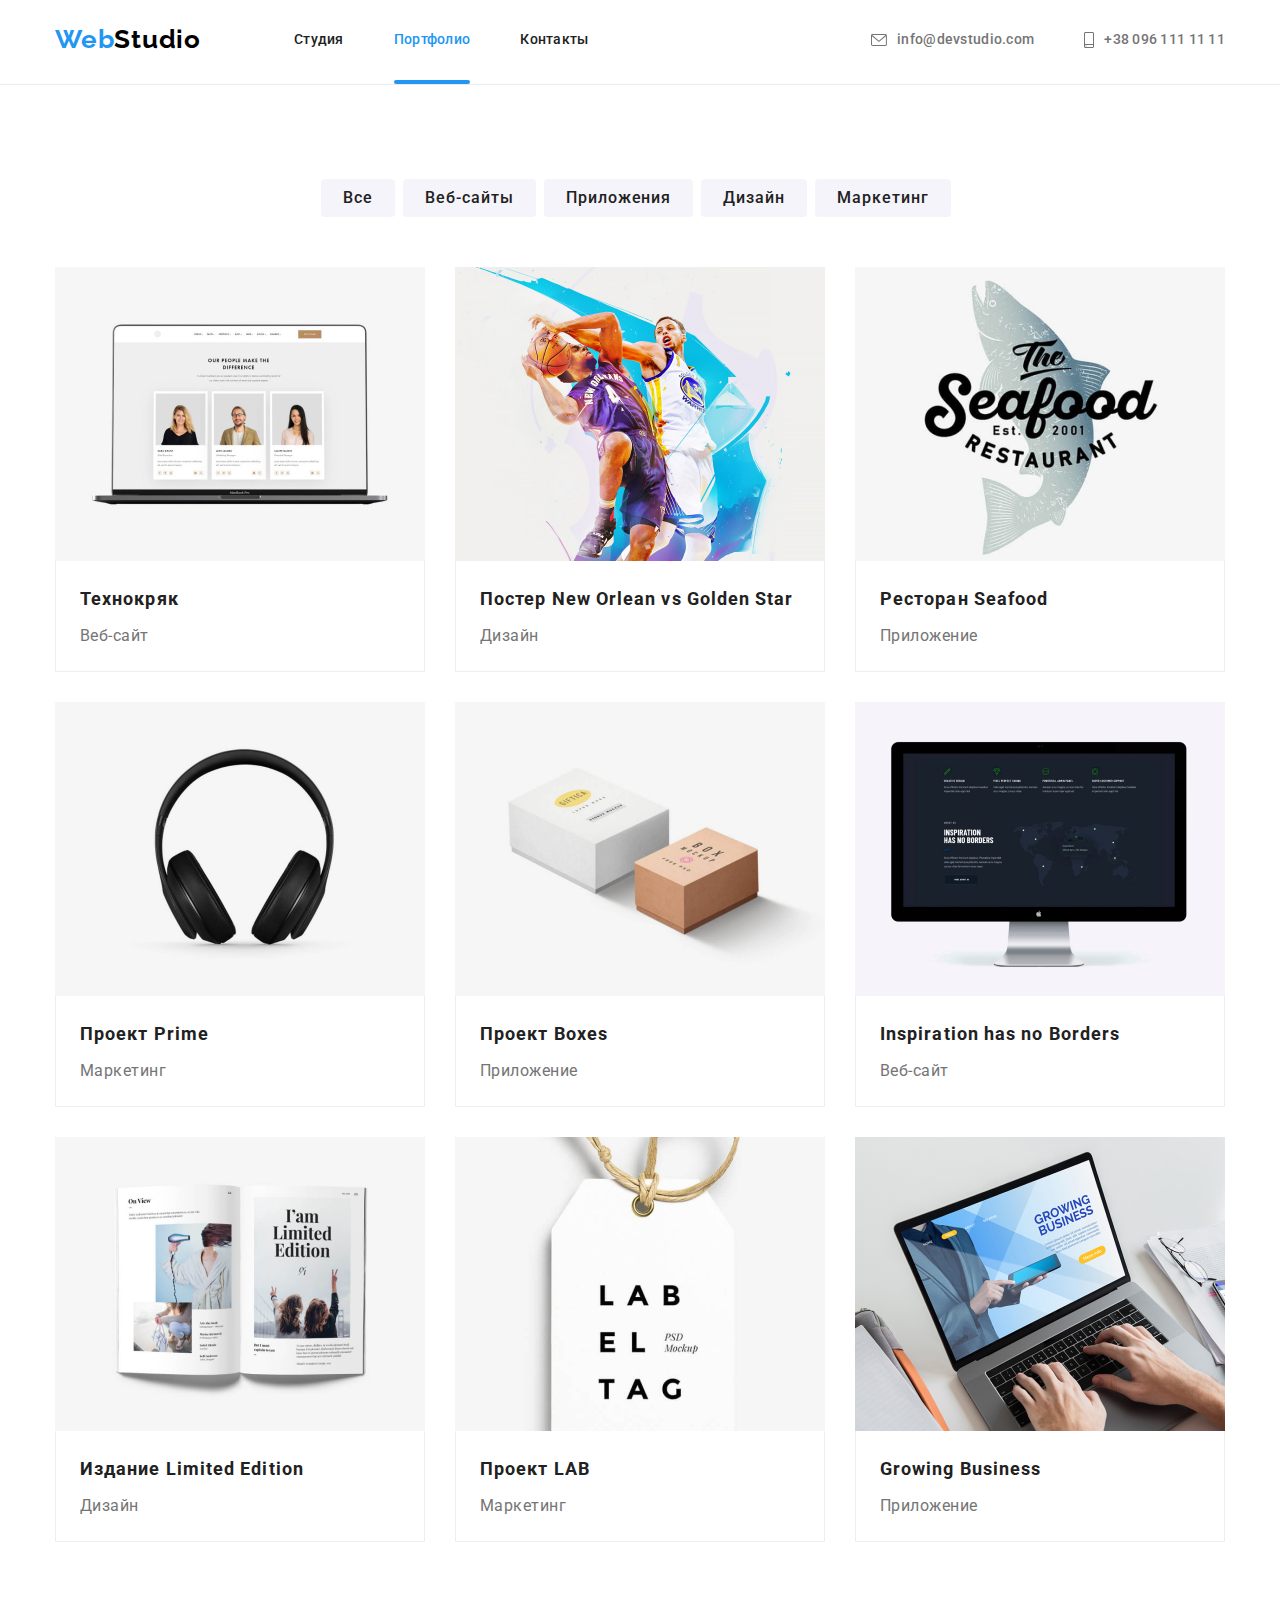
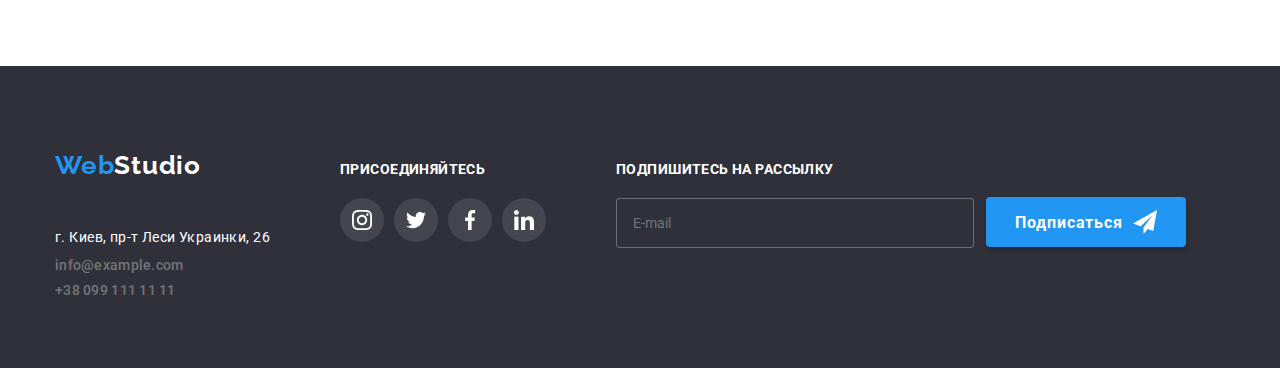
==== portfolio.html @ d017a70d "Add files via upload" ====
<!DOCTYPE html>
<html lang="ru">
    <head>
        <meta charset="UTF-8" />
        <meta name="viewport" content="width=device-width, initial-scale=1.0"/>
        <link rel="preconnect" href="https://fonts.googleapis.com">
        <link rel="preconnect" href="https://fonts.gstatic.com" crossorigin>
        <link href="https://fonts.googleapis.com/css2?family=Raleway:wght@700&family=Roboto:wght@400;500;700;900&display=swap" rel="stylesheet">
        <link rel="stylesheet" href="https://cdnjs.cloudflare.com/ajax/libs/modern-normalize/0.6.0/modern-normalize.min.css">
        <link rel="stylesheet" href="sass/main.css">
        <title>GoIt задание</title>
    </head>
    <body>
        <header class="header">
            <div class="container">
                <nav class="header__head">
        
        
                    <a href="./index.html" class="header__logo"><span>Web</span>Studio</a>


                    <button type="button" class="menu-button is-open" data-menu-button>
                        <svg width="40px" height="40px" aria-label="Переключатель мобильного окна">
                            <use href="./img/icons.svg#burger" class="burger"></use>
                            <use href="./img/icons.svg#cross" class="cross"></use>
                        </svg>
                    </button>
        
                    <div class="header__nav is-open" data-menu>
                        <div class="nav">
                            <ul class="nav__head">
                                <li class="nav__item"><a href="./index.html" class="nav__text">Студия</a></li>
                                <li class="nav__item link-now"><a href="./portfolio.html" class="nav__text nav__link-active">Портфолио</a></li>
                                <li class="nav__item"><a href="" class="nav__text">Контакты</a></li>
                            </ul>
                        </div>
        
                        <div class="link">
                            <ul class="link-one">
                                <li class="link-one__item">
                                    <a href="mailto:info@devstudio.com" class="link-one__cont">
                                        <svg class="link-one__icon">
                                            <use href="./img/icons.svg#email"></use>
                                        </svg>
                                        info@devstudio.com
                                    </a>
                                </li>
                                <li class="link-one__item">
                                    <a href="tel:+380961111111" class="link-one__cont link-one__cont-phone">
                                        <svg class="link-one__icon-svg">
                                            <use href="./img/icons.svg#smartphone"></use>
                                        </svg>
                                        +38 096 111 11 11
                                    </a>
                                </li>
                            </ul>

                            <ul class="head-links">
                                <li class="head-links__li">
                                    <a href="" class="head-links__text">Instagram</a>
                                </li>
                                <li class="head-links__li">
                                    <a href="" class="head-links__text">Twitter</a>
                                </li>
                                <li class="head-links__li">
                                    <a href="" class="head-links__text">Facebook</a>
                                </li>
                                <li class="head-links__li">
                                    <a href="" class="head-links__text">LinkedIn</a>
                                </li>
                            </ul>
                        </div>
                    </div>
                </nav>
            </div>
            <hr />
        </header>

        <main>
            <section class="main__portfolio">
                <div class="container">
                    <h1 class="portfolio__buttons-text">Кнопки</h1>
                    <ul class="portfolio__buttons-list">
                        <li><button type="button" class="portfolio__button">Все</button></li>
                        <li><button type="button" class="portfolio__button">Веб-сайты</button></li>
                        <li><button type="button" class="portfolio__button">Приложения</button></li>
                        <li><button type="button" class="portfolio__button">Дизайн</button></li>
                        <li><button type="button" class="portfolio__button">Маркетинг</button></li>
                    </ul>
                

                    <ul class="portfolio__cards-list">
                        <li class="portfolio__card">
                            <a href="" class="portfolio__card-link">
                                <div class="portfolio__overlay">
                                    <div class="portfolio__overlay-container">
                                        <p class="portfolio__overlay-text">Ресурс предлагает комплексные предложения с разным уровнем функционала и сервисов. Все это позволит посетителю получить исчерпывающие сведения о компании или частном лице.</p>
                                        <img 
                                            srcset="img/tech.jpg 370w, img/tech2.jpg 740w"
                                            src="img/tech.jpg" alt="Технокряк"  class="portfolio__card-img" width="370"/>
                                    </div>
                                </div>

                                <div class="portfolio__description">
                                    <h2 class="portfolio__description-name">Технокряк</h2>
                                    <p class="portfolio__description-text">Веб-сайт</p>
                                </div>
                            </a>
                        </li>
                        <li class="portfolio__card">
                            <a href="" class="portfolio__card-link">
                                <div class="portfolio__overlay">
                                    <div class="portfolio__overlay-container">
                                        <p class="portfolio__overlay-text">Lorem ipsum dolor sit, amet consectetur adipisicing elit. Illum rerum obcaecati ipsum eos officiis pariatur quasi eligendi nesciunt ab beatae excepturi exercitationem temporibus dicta quae, sit delectus nostrum voluptate odio!</p>
                                        <img 
                                            srcset="img/post.jpg 370w, img/post2.jpg 740w"
                                            src="img/post.jpg" alt="Постер New Orlean vs Golden Star"  class="portfolio__card-img" width="370"/>
                                    </div>
                                </div>

                                <div class="portfolio__description">
                                    <h2 class="portfolio__description-name">Постер New Orlean vs Golden Star</h2>
                                    <p class="portfolio__description-text">Дизайн</p>
                                </div>
                            </a>
                        </li>
                        <li class="portfolio__card">
                            <a href="" class="portfolio__card-link">
                                <div class="portfolio__overlay">
                                    <div class="portfolio__overlay-container">
                                        <p class="portfolio__overlay-text">Lorem ipsum dolor sit, amet consectetur adipisicing elit. Dolores dignissimos similique itaque sit quod, iste accusantium quia reiciendis quaerat repudiandae sed eaque alias sequi consectetur, facilis ullam aliquam architecto soluta.</p>
                                        <img 
                                            srcset="img/rsf.jpg 370w, img/rsf2.jpg 740w"
                                            src="img/rsf.jpg" alt="Ресторан Seafood"  class="portfolio__card-img" width="370"/>
                                    </div>
                                </div>

                                <div class="portfolio__description">
                                    <h2 class="portfolio__description-name">Ресторан Seafood</h2>
                                    <p class="portfolio__description-text">Приложение</p>
                                </div>
                            </a>
                        </li>
                        <li class="portfolio__card">
                            <a href="" class="portfolio__card-link">
                                <div class="portfolio__overlay">
                                    <div class="portfolio__overlay-container">
                                        <p class="portfolio__overlay-text">Lorem ipsum dolor sit amet consectetur adipisicing elit. Consectetur quis adipisci iste perspiciatis praesentium ullam iusto cumque. Dolores, fugiat atque? Hic iste quas id. Ea inventore quod dolorum incidunt velit.</p>
                                        <img 
                                            srcset="img/prime.jpg 370w, img/prime2.jpg 740w"
                                            src="img/prime.jpg" alt="Проект Prime"  class="portfolio__card-img" width="370"/>
                                    </div>
                                </div>

                                <div class="portfolio__description">
                                    <h2 class="portfolio__description-name">Проект Prime</h2>
                                    <p class="portfolio__description-text">Маркетинг</p>
                                </div>
                            </a>
                        </li>
                        <li class="portfolio__card">
                            <a href="" class="portfolio__card-link">
                                <div class="portfolio__overlay">
                                    <div class="portfolio__overlay-container">
                                        <p class="portfolio__overlay-text">Lorem ipsum dolor sit amet, consectetur adipisicing elit. Voluptate quam dolores deleniti similique et quis inventore hic nihil molestias a, error consequatur itaque nobis cupiditate! Fugiat libero accusantium modi odit.</p>
                                        <img 
                                            srcset="img/boxes.jpg 370w, img/boxes2.jpg 740w"
                                            src="img/boxes.jpg" alt="Проект Boxes"  class="portfolio__card-img" width="370"/>
                                    </div>
                                </div>

                                <div class="portfolio__description">
                                    <h2 class="portfolio__description-name">Проект Boxes</h2>
                                    <p class="portfolio__description-text">Приложение</p>
                                </div>
                            </a>
                        </li>
                        <li class="portfolio__card">
                           <a href="" class="portfolio__card-link">
                                <div class="portfolio__overlay">
                                    <div class="portfolio__overlay-container">
                                        <p class="portfolio__overlay-text">Lorem ipsum, dolor sit amet consectetur adipisicing elit. Sed mollitia nobis autem officiis quia nulla in nam beatae reiciendis laudantium odit, tenetur alias a illo neque, hic veritatis eius ad.</p>
                                        <img 
                                            srcset="img/bord.jpg 370w, img/bord2.jpg 740w"
                                            src="img/bord.jpg" alt="Inspiration has no Borders"  class="portfolio__card-img" width="370"/>
                                    </div>
                                </div>
                                
                                <div class="portfolio__description">
                                    <h2 class="portfolio__description-name">Inspiration has no Borders</h2>
                                    <p class="portfolio__description-text">Веб-сайт</p>
                                </div>
                           </a>
                        </li>
                        <li class="portfolio__card">
                            <a href="" class="portfolio__card-link">
                                <div class="portfolio__overlay">
                                    <div class="portfolio__overlay-container">
                                        <p class="portfolio__overlay-text">Lorem ipsum dolor sit amet consectetur adipisicing elit. Enim assumenda, ullam odio labore deleniti ad tempore necessitatibus laudantium possimus, sit impedit repellendus recusandae optio omnis unde saepe dolorum blanditiis iusto!</p>
                                        <img 
                                            srcset="img/limed.jpg 370w, img/limed2.jpg 740w"
                                            src="img/limed.jpg" alt="Издание Limited Edition"  class="portfolio__card-img" width="370"/>
                                    </div>
                                </div>

                                <div class="portfolio__description">
                                    <h2 class="portfolio__description-name">Издание Limited Edition</h2>
                                    <p class="portfolio__description-text">Дизайн</p>
                                </div>
                            </a>
                        </li>
                        <li class="portfolio__card">
                            <a href="" class="portfolio__card-link">
                                <div class="portfolio__overlay">
                                    <div class="portfolio__overlay-container">
                                        <p class="portfolio__overlay-text">Lorem, ipsum dolor sit amet consectetur adipisicing elit. Quas, repellendus? Sequi eveniet itaque porro et quod officia amet, vel distinctio, aspernatur culpa quibusdam blanditiis laborum odit alias! Esse, soluta perferendis?</p>
                                        <img 
                                            srcset="img/lab.jpg 370w, img/lab2.jpg 740w"
                                            src="img/lab.jpg" alt="Проект LAB"  class="portfolio__card-img" width="370"/>
                                    </div>
                                </div>
                                
                                <div class="portfolio__description">
                                    <h2 class="portfolio__description-name">Проект LAB</h2>
                                    <p class="portfolio__description-text">Маркетинг</p>
                                </div>
                            </a>
                        </li>
                        <li class="portfolio__card">
                            <a href="" class="portfolio__card-link">
                                <div class="portfolio__overlay">
                                    <div class="portfolio__overlay-container">
                                        <p class="portfolio__overlay-text">Lorem ipsum dolor sit amet consectetur, adipisicing elit. Consequuntur officia quisquam, quas id maiores quod mollitia? Tempore esse culpa sit placeat, explicabo eaque rerum cum officia illo non libero atque?</p>
                                        <img 
                                            srcset="img/business.jpg 370w, img/business2.jpg 740w"
                                            src="img/business.jpg" alt="Growing Business"  class="portfolio__card-img" width="370"/>
                                    </div>
                                </div>
                                
                                <div class="portfolio__description">
                                    <h2 class="portfolio__description-name">Growing Business</h2>
                                    <p class="portfolio__description-text">Приложение</p>
                                </div>
                            </a>
                        </li>
                    </ul>
                </div>
            </section>
        </main>

        <footer class="footer">
            <div class="container">
                <ul class="footer__list">
                    <li>
                        <a href="./index.html" class="footer__logo"><span class="footer__logo-web">Web</span>Studio</a>
        
                        <address>
                            <ul class="address">
                                <li class="address__link">
                                    <a href="https://goo.gl/maps/3A8JLFoaWC5GZ7m9A" class="address__link-text">г. Киев, пр-т
                                        Леси Украинки, 26</a>
                                </li>
                                <li class="address__link">
                                    <a href="mailto:info@example.com" class="address__link-text_grey">info@example.com</a>
                                </li>
                                <li class="address__link">
                                    <a href="tel:+380991111111" class="address__link-text_grey">+38 099 111 11 11</a>
                                </li>
                            </ul>
                        </address>
                    </li>
        
                    <li>
                        <p class="join">присоединяйтесь</p>
                        <ul class="footer__network">
                            <li>
                                <a href="">
                                    <svg class="footer__network-svg">
                                        <use href="img/icons.svg#instagram"></use>
                                    </svg>
                                </a>
                            </li>
                            <li>
                                <a href="">
                                    <svg class="footer__network-svg">
                                        <use href="img/icons.svg#twitter"></use>
                                    </svg>
                                </a>
                            </li>
                            <li>
                                <a href="">
                                    <svg class="footer__network-svg">
                                        <use href="img/icons.svg#facebook"></use>
                                    </svg>
                                </a>
                            </li>
                            <li>
                                <a href="">
                                    <svg class="footer__network-svg">
                                        <use href="img/icons.svg#linkedin"></use>
                                    </svg>
                                </a>
                            </li>
                        </ul>
                    </li>
        
                    <li>
                        <p class="subscribe-text">Подпишитесь на рассылку</p>
                        <form class="footer__form">
                            <label for="email-footer" class="footer__label"></label>
                            <input type="email" name="email" id="email-footer" placeholder="E-mail" class="footer__input">
                            <button class="footer__subscribe-button">
                                <span class="footer__subscribe-text">Подписаться</span>
                                <svg class="footer__subscribe-svg">
                                    <use href="./img/icons.svg#telegram" class="foter__svg-link"></use>
                                </svg>
                            </button>
                        </form>
                    </li>
                </ul>
            </div>
        </footer>

        <script src="./js/mobile-menu.js"></script>
    </body>
</html>
---- sass/main.css ----
@charset "UTF-8";
/* переменные */
/* scss */
.header {
  border-bottom: #ffffff;
}

.header__head {
  display: -webkit-box;
  display: -ms-flexbox;
  display: flex;
}

.header__logo {
  font-family: 'Raleway', sans-serif;
  font-style: normal;
  font-weight: 700;
  font-size: 26px;
  line-height: 1.19;
  text-decoration: none;
  color: #000000;
  letter-spacing: 0.03em;
  display: block;
  padding-top: 24px;
  padding-bottom: 25px;
}

.header__logo > span {
  color: #2196F3;
}

.header__nav {
  display: -webkit-box;
  display: -ms-flexbox;
  display: flex;
  -webkit-box-flex: 1;
      -ms-flex-positive: 1;
          flex-grow: 1;
  -webkit-box-pack: justify;
      -ms-flex-pack: justify;
          justify-content: space-between;
}

.nav__head {
  list-style-type: none;
  line-height: 1.14;
  letter-spacing: 0.02em;
  display: -webkit-box;
  display: -ms-flexbox;
  display: flex;
  margin-left: 93px;
  list-style: none;
}

.nav__head, .nav__item:last-child {
  margin-right: 0;
}

.nav__head, .nav__item:last-child {
  margin-right: 0;
}

.nav__text {
  color: #212121;
  text-decoration: none;
  font-weight: 500;
  line-height: 1.14;
  letter-spacing: 0.02em;
  display: block;
  padding-top: 32px;
  padding-bottom: 32px;
}

.nav__text:hover, .nav__text:focus, .nav__link-active {
  color: #2196F3;
  -webkit-transition-duration: 250ms;
          transition-duration: 250ms;
  -webkit-transition-timing-function: cubic-bezier(0.4, 0, 0.2, 1);
          transition-timing-function: cubic-bezier(0.4, 0, 0.2, 1);
}

.modal {
  position: absolute;
  width: 528px;
  height: 581px;
  top: 50%;
  left: 50%;
  padding: 40px;
  -webkit-transform: translate(-50%, -50%);
          transform: translate(-50%, -50%);
  background-color: #ffffff;
  -webkit-box-shadow: 0px 1px 3px rgba(0, 0, 0, 0.12), 0px 1px 1px rgba(0, 0, 0, 0.14), 0px 2px 1px rgba(0, 0, 0, 0.2);
          box-shadow: 0px 1px 3px rgba(0, 0, 0, 0.12), 0px 1px 1px rgba(0, 0, 0, 0.14), 0px 2px 1px rgba(0, 0, 0, 0.2);
  border-radius: 4px;
}

.modal__button-close {
  position: absolute;
  width: 30px;
  height: 30px;
  margin-top: 8px;
  margin-right: 8px;
  margin-left: 490px;
  top: 0%;
  left: 0%;
  -webkit-box-sizing: border-box;
          box-sizing: border-box;
  border-radius: 50%;
  border: 1px solid rgba(0, 0, 0, 0.1);
  background-color: #ffffff;
}

.modal__icon-close {
  width: 11px;
  height: 11px;
  fill: #000000;
  -webkit-transition-duration: 250ms;
          transition-duration: 250ms;
  -webkit-transition-timing-function: cubic-bezier(0.4, 0, 0.2, 1);
          transition-timing-function: cubic-bezier(0.4, 0, 0.2, 1);
}

.modal__icon-close:hover {
  fill: #2196F3;
}

.modal__text {
  font-family: 'Roboto';
  font-weight: 700;
  font-size: 20px;
  line-height: 1.15;
  text-align: center;
  letter-spacing: 0.03em;
  color: #212121;
}

.main__section-background {
  background-color: #2F303A;
  text-align: center;
  max-width: 1600px;
  margin: 0 auto;
  margin-left: auto;
  margin-right: auto;
  padding-top: 200px;
  padding-bottom: 200px;
  background-repeat: no-repeat;
  background-size: cover;
  background-image: -webkit-gradient(linear, left top, right top, from(rgba(47, 48, 58, 0.4)), to(rgba(47, 48, 58, 0.4))), url(../img/bg.jpg);
  background-image: linear-gradient(to right, rgba(47, 48, 58, 0.4), rgba(47, 48, 58, 0.4)), url(../img/bg.jpg);
}

.main__section-peculiarities {
  padding-top: 94px;
  padding-bottom: 94px;
}

.main__section-doing {
  padding-top: 94px;
  padding-bottom: 94px;
}

.main__section-team {
  padding-top: 94px;
  padding-bottom: 94px;
}

.main__section-client {
  padding-top: 94px;
  padding-bottom: 94px;
}

.main__portfolio {
  padding-top: 94px;
  padding-bottom: 94px;
}

.link-one {
  list-style-type: none;
  line-height: 1.14;
  letter-spacing: 0.02em;
  display: -webkit-box;
  display: -ms-flexbox;
  display: flex;
  -webkit-box-align: center;
      -ms-flex-align: center;
          align-items: center;
  margin-left: auto;
  list-style: none;
}

.link-one__item {
  margin-right: 50px;
}

.link-one__cont {
  color: #757575;
  text-decoration: none;
  font-weight: 500;
  font-style: normal;
  line-height: 1.14;
  letter-spacing: 0.02em;
  display: -webkit-box;
  display: -ms-flexbox;
  display: flex;
  -webkit-box-align: center;
      -ms-flex-align: center;
          align-items: center;
  padding-top: 32px;
  padding-bottom: 32px;
  fill: #757575;
}

.link-one__cont:hover, .link-one__cont:focus {
  color: #2196F3;
  fill: #2196F3;
  -webkit-transition-duration: 250ms;
          transition-duration: 250ms;
  -webkit-transition-timing-function: cubic-bezier(0.4, 0, 0.2, 1);
          transition-timing-function: cubic-bezier(0.4, 0, 0.2, 1);
}

.link-one__icon {
  width: 16px;
  height: 12px;
  margin-right: 10px;
}

.link-one__icon-svg {
  width: 10px;
  height: 16px;
  margin-right: 10px;
}

.list {
  list-style-type: none;
  display: -webkit-box;
  display: -ms-flexbox;
  display: flex;
}

.list > li {
  margin-right: 30px;
}

.list > li:last-child {
  margin-right: 0;
}

.list__icon {
  width: 270px;
  height: 120px;
  background-color: #F5F4FA;
  display: -webkit-box;
  display: -ms-flexbox;
  display: flex;
  -webkit-box-pack: center;
      -ms-flex-pack: center;
          justify-content: center;
  -webkit-box-align: center;
      -ms-flex-align: center;
          align-items: center;
}

.list__svg {
  width: 70px;
  height: 70px;
}

.list__name {
  text-transform: uppercase;
  color: #212121;
  font-weight: 700;
  font-size: 14px;
  line-height: 1.14;
  letter-spacing: 0.03em;
  width: 270px;
  margin: 0;
  margin-top: 30px;
  margin-bottom: 10px;
}

.list__description {
  color: #757575;
  line-height: 1.71;
  letter-spacing: 0.03em;
  width: 270px;
  margin: 0;
}

.list__item {
  position: absolute;
  width: 370px;
  height: 70px;
  margin-top: 224px;
  background-color: rgba(47, 48, 58, 0.8);
}

.list__text {
  font-family: 'Roboto';
  font-style: normal;
  font-weight: 700;
  font-size: 14px;
  line-height: 1.14;
  text-align: center;
  letter-spacing: 0.03em;
  text-transform: uppercase;
  padding: 27px 82px;
  color: #ffffff;
}

.list__card-name {
  color: #212121;
  font-size: 16px;
  line-height: 1.18;
  letter-spacing: 0.03em;
  text-align: center;
  margin: 0;
}

.list__card-team {
  color: #757575;
  font-size: 16px;
  line-height: 1.18;
  letter-spacing: 0.03em;
  text-align: center;
  margin: 0;
  margin-top: 10px;
}

.list__card-network {
  display: -webkit-box;
  display: -ms-flexbox;
  display: flex;
  padding-top: 16px;
}

.list__card-network > li {
  width: 44px;
  height: 44px;
  border-radius: 50%;
  margin-right: 10px;
}

.list__card-network > li:hover,
.list__card-network > li:focus {
  background-color: #2196F3;
  -webkit-transition-duration: 250ms;
          transition-duration: 250ms;
  -webkit-transition-timing-function: cubic-bezier(0.4, 0, 0.2, 1);
          transition-timing-function: cubic-bezier(0.4, 0, 0.2, 1);
}

.list__card-network > li:last-child {
  margin-right: 0px;
}

.list__card-svg {
  width: 44px;
  height: 44px;
  padding: 12px;
  fill: #AFB1B8;
}

.list__card-svg:hover, .list__card-svg:focus {
  fill: #ffffff;
}

.list__card {
  background: #ffffff;
  -webkit-box-shadow: 0px 1px 3px rgba(0, 0, 0, 0.12), 0px 1px 1px rgba(0, 0, 0, 0.14), 0px 2px 1px rgba(0, 0, 0, 0.2);
          box-shadow: 0px 1px 3px rgba(0, 0, 0, 0.12), 0px 1px 1px rgba(0, 0, 0, 0.14), 0px 2px 1px rgba(0, 0, 0, 0.2);
  border-radius: 0px 0px 4px 4px;
  margin-right: 30px;
}

.list__card:last-child {
  margin-right: 0px;
}

.list__card-body {
  padding: 30px 32px;
}

.companies {
  display: -webkit-box;
  display: -ms-flexbox;
  display: flex;
}

.companies__icon {
  width: 170px;
  height: 92px;
  border: 1px solid #AFB1B8;
  border-radius: 4px;
  margin-right: 30px;
}

.companies__icon:last-child {
  margin-right: 0px;
}

.companies__icon:hover, .companies__icon:focus {
  fill: #2196F3;
  border: 1px solid #2196F3;
  -webkit-transition-duration: 250ms;
          transition-duration: 250ms;
  -webkit-transition-timing-function: cubic-bezier(0.4, 0, 0.2, 1);
          transition-timing-function: cubic-bezier(0.4, 0, 0.2, 1);
}

.companies__icon-link {
  -webkit-transition-duration: 250ms;
          transition-duration: 250ms;
  -webkit-transition-timing-function: cubic-bezier(0.4, 0, 0.2, 1);
          transition-timing-function: cubic-bezier(0.4, 0, 0.2, 1);
}

.companies__svg {
  width: 170px;
  height: 92px;
  fill: #AFB1B8;
  padding: 16px 32px;
}

.companies__svg:hover, .companies__svg:focus {
  fill: #2196F3;
  -webkit-transition-duration: 250ms;
          transition-duration: 250ms;
  -webkit-transition-timing-function: cubic-bezier(0.4, 0, 0.2, 1);
          transition-timing-function: cubic-bezier(0.4, 0, 0.2, 1);
}

.footer {
  background-color: #2F303A;
  padding-top: 60px;
  padding-bottom: 60px;
}

.footer__list {
  display: -webkit-box;
  display: -ms-flexbox;
  display: flex;
  -webkit-box-align: baseline;
      -ms-flex-align: baseline;
          align-items: baseline;
}

.footer__list > li {
  margin-right: 70px;
}

.footer__list > li:last-child {
  margin: 0;
}

.footer__logo {
  font-family: 'Raleway', sans-serif;
  font-style: normal;
  font-weight: 700;
  font-size: 26px;
  line-height: 1.19;
  text-decoration: none;
  color: #ffffff;
  letter-spacing: 0.03em;
  display: block;
  padding-top: 24px;
  padding-bottom: 25px;
}

.footer__logo > span {
  color: #2196F3;
}

.footer__network {
  display: -webkit-box;
  display: -ms-flexbox;
  display: flex;
}

.footer__network > li {
  width: 44px;
  height: 44px;
  border-radius: 50%;
  background: rgba(255, 255, 255, 0.1);
  margin-right: 10px;
}

.footer__network > li:hover,
.footer__network > li:focus {
  background-color: #2196F3;
  -webkit-transition-duration: 250ms;
          transition-duration: 250ms;
  -webkit-transition-timing-function: cubic-bezier(0.4, 0, 0.2, 1);
          transition-timing-function: cubic-bezier(0.4, 0, 0.2, 1);
}

.footer__network > li:last-child {
  margin-right: 0px;
}

.footer__network-svg {
  width: 44px;
  height: 44px;
  padding: 12px;
  fill: #ffffff;
}

.footer__form {
  display: -webkit-box;
  display: -ms-flexbox;
  display: flex;
  -webkit-box-align: baseline;
      -ms-flex-align: baseline;
          align-items: baseline;
  -webkit-box-pack: flex;
      -ms-flex-pack: flex;
          justify-content: flex;
}

.footer__input {
  -webkit-box-sizing: border-box;
          box-sizing: border-box;
  width: 358px;
  height: 50px;
  margin-top: 20px;
  margin-right: 12px;
  padding-left: 16px;
  color: #ffffff;
  border: 1px solid rgba(255, 255, 255, 0.3);
  -webkit-filter: drop-shadow(0px 4px 4px) rgba(0, 0, 0, 0.15);
          filter: drop-shadow(0px 4px 4px) rgba(0, 0, 0, 0.15);
  border-radius: 4px;
  background-color: #2F303A;
  outline: 0;
}

.footer__input:focus {
  border: 1px solid #2196F3;
}

.footer__subscribe-button {
  width: 200px;
  height: 50px;
  background: #2196F3;
  -webkit-box-shadow: 0px 4px 4px rgba(0, 0, 0, 0.15);
          box-shadow: 0px 4px 4px rgba(0, 0, 0, 0.15);
  border: none;
  border-radius: 4px;
  font-family: 'Roboto';
  font-weight: 700;
  font-size: 16px;
  line-height: 1.87;
  letter-spacing: 0.06em;
  -webkit-box-pack: center;
      -ms-flex-pack: center;
          justify-content: center;
  color: #ffffff;
  display: -webkit-box;
  display: -ms-flexbox;
  display: flex;
  -webkit-box-align: center;
      -ms-flex-align: center;
          align-items: center;
}

.footer__subscribe-text {
  margin-right: 10px;
}

.footer__subscribe-svg {
  width: 24px;
  height: 24px;
  -webkit-box-align: center;
      -ms-flex-align: center;
          align-items: center;
}

.footer__svg-link {
  width: 24px;
  height: 24px;
  fill: #ffffff;
}

.address {
  list-style-type: none;
  line-height: 1.14;
  letter-spacing: 0.02em;
  display: block;
  padding: 0;
  list-style: none;
  margin-top: 20px;
}

.address__link {
  margin-bottom: 9px;
}

.address__linkt:last-child {
  margin-bottom: 0;
}

.address__link-text {
  color: #ffffff;
  text-decoration: none;
  font-style: normal;
  line-height: 1.71;
  letter-spacing: 0.03em;
}

.address__link-text:hover, .address__link-text:focus {
  color: #2196F3;
  -webkit-transition-duration: 250ms;
          transition-duration: 250ms;
  -webkit-transition-timing-function: cubic-bezier(0.4, 0, 0.2, 1);
          transition-timing-function: cubic-bezier(0.4, 0, 0.2, 1);
}

.address__link-text_grey {
  color: #757575;
  text-decoration: none;
  font-weight: 500;
  font-style: normal;
  line-height: 1.14;
  letter-spacing: 0.02em;
}

.form {
  width: 448px;
  height: 342px;
  margin-left: auto;
  margin-right: auto;
}

.form__reg {
  margin-top: 12px;
  margin-bottom: 20px;
}

.form__field {
  display: -webkit-box;
  display: -ms-flexbox;
  display: flex;
  -webkit-box-orient: vertical;
  -webkit-box-direction: normal;
      -ms-flex-direction: column;
          flex-direction: column;
  text-align: left;
}

.form__label {
  margin-bottom: 4px;
  font-family: 'Roboto';
  font-weight: 400;
  font-size: 12px;
  line-height: 1.16;
  letter-spacing: 0.01em;
  color: #757575;
}

.form__input {
  width: 448px;
  height: 40px;
  margin-bottom: 10px;
  padding-left: 42px;
  border: 1px solid rgba(33, 33, 33, 0.2);
  border-radius: 4px;
  outline: 0;
  -webkit-transition-duration: 250ms;
          transition-duration: 250ms;
  -webkit-transition-timing-function: cubic-bezier(0.4, 0, 0.2, 1);
          transition-timing-function: cubic-bezier(0.4, 0, 0.2, 1);
}

.form__input:focus {
  border: 1px solid #2196F3;
}

.form__svg-modal {
  position: absolute;
  width: 18px;
  height: 18px;
  margin-left: 15px;
  -webkit-transform: translateY(150%);
          transform: translateY(150%);
  fill: #212121;
}

.form__input:focus-within + .form__svg-modal {
  fill: #2196F3;
}

.form__checkbox {
  padding-left: 1.2em;
}

.portfolio__buttons-text {
  opacity: 0;
  display: none;
}

.portfolio__buttons-list {
  list-style-type: none;
  line-height: 1.14;
  letter-spacing: 0.02em;
  display: -webkit-box;
  display: -ms-flexbox;
  display: flex;
  margin: 0;
  margin-bottom: 50px;
  list-style: none;
  -webkit-box-pack: center;
      -ms-flex-pack: center;
          justify-content: center;
}

.portfolio__button {
  color: #212121;
  background: #F5F4FA;
  cursor: pointer;
  font-weight: 500;
  font-size: 16px;
  line-height: 1.62;
  letter-spacing: 0.06em;
  border: none;
  border-radius: 4px;
  padding: 6px 22px;
  margin-right: 8px;
}

.portfolio__button:hover, .portfolio__button:focus {
  color: #ffffff;
  background-color: #2196F3;
  -webkit-box-shadow: 0px 3px 1px rgba(0, 0, 0, 0.1), 0px 1px 2px rgba(0, 0, 0, 0.08), 0px 2px 2px rgba(0, 0, 0, 0.12);
          box-shadow: 0px 3px 1px rgba(0, 0, 0, 0.1), 0px 1px 2px rgba(0, 0, 0, 0.08), 0px 2px 2px rgba(0, 0, 0, 0.12);
  -webkit-transition-duration: 250ms;
          transition-duration: 250ms;
  -webkit-transition-timing-function: cubic-bezier(0.4, 0, 0.2, 1);
          transition-timing-function: cubic-bezier(0.4, 0, 0.2, 1);
}

.portfolio__cards-list {
  list-style-type: none;
  list-style: none;
  display: -webkit-box;
  display: -ms-flexbox;
  display: flex;
  -ms-flex-wrap: wrap;
      flex-wrap: wrap;
}

.portfolio__card {
  background: #ffffff;
  margin-right: 30px;
  margin-bottom: 30px;
  width: 370px;
}

.portfolio__card-link {
  text-decoration: none;
  display: block;
}

.portfolio__card-link:hover, .portfolio__card-link:focus {
  -webkit-box-shadow: 0px 1px 1px rgba(0, 0, 0, 0.12), 0px 4px 4px rgba(0, 0, 0, 0.06), 1px 4px 6px rgba(0, 0, 0, 0.16);
          box-shadow: 0px 1px 1px rgba(0, 0, 0, 0.12), 0px 4px 4px rgba(0, 0, 0, 0.06), 1px 4px 6px rgba(0, 0, 0, 0.16);
  -webkit-transition-duration: 250ms;
          transition-duration: 250ms;
  -webkit-transition-timing-function: cubic-bezier(0.4, 0, 0.2, 1);
          transition-timing-function: cubic-bezier(0.4, 0, 0.2, 1);
}

.portfolio__overlay {
  width: 100%;
  height: 294px;
  overflow: hidden;
}

.portfolio__overlay-container {
  position: relative;
}

.portfolio__overlay-container::before {
  display: inline-block;
  content: "";
  position: absolute;
  top: 0;
  left: 0;
  width: 100%;
  height: 100%;
  background-color: #2196F3;
  opacity: 0.9;
  -webkit-transform: translateY(101%);
          transform: translateY(101%);
}

.portfolio__card:focus,
.portfolio__card:hover .portfolio__overlay-container::before {
  -webkit-transform: translateY(0%);
          transform: translateY(0%);
  -webkit-transition-duration: 250ms;
          transition-duration: 250ms;
  -webkit-transition-timing-function: cubic-bezier(0.4, 0, 0.2, 1);
          transition-timing-function: cubic-bezier(0.4, 0, 0.2, 1);
}

.portfolio__overlay-text {
  position: absolute;
  font-family: 'Roboto';
  font-style: normal;
  font-size: 18px;
  line-height: 1.5;
  letter-spacing: 0.03em;
  padding: 63px 24px;
  -webkit-transform: translateY(101%);
          transform: translateY(101%);
  color: #ffffff;
}

.portfolio__card:focus,
.portfolio__card:hover .portfolio__overlay-text {
  -webkit-transform: translateY(0%);
          transform: translateY(0%);
  -webkit-transition-duration: 250ms;
          transition-duration: 250ms;
  -webkit-transition-timing-function: cubic-bezier(0.4, 0, 0.2, 1);
          transition-timing-function: cubic-bezier(0.4, 0, 0.2, 1);
}

.portfolio__card:nth-child(3n) {
  margin-right: 0px;
}

.portfolio__description {
  padding: 20px 24px;
  border-left: 1px solid #EEEEEE;
  border-right: 1px solid #EEEEEE;
  border-bottom: 1px solid #EEEEEE;
}

.portfolio__description-name {
  color: #212121;
  font-weight: 700;
  font-size: 18px;
  line-height: 2;
  letter-spacing: 0.06em;
  margin: 0;
  margin-bottom: 4px;
}

.portfolio__description-text {
  color: #757575;
  font-size: 16px;
  line-height: 1.87;
  letter-spacing: 0.03em;
  margin: 0;
}

/* css */
h1,
h2,
h3,
h4,
h5,
h6,
p {
  margin: 0;
}

/* page 1 (main)*/
body {
  font-family: 'Roboto', sans-serif;
  font-size: 14px;
  letter-spacing: 0.03em;
  color: #212121;
  background-color: #ffffff;
}

body.modal-open {
  overflow: hidden;
  background-color: #ffffff;
}

/* header */
.container {
  width: 1200px;
  margin-left: auto;
  margin-right: auto;
  padding-left: 15px;
  padding-right: 15px;
}

ul {
  list-style: none;
  margin: 0;
  padding: 0;
}

.nav__head,
.link-one,
.nav__item {
  margin-right: 50px;
}

.link-one,
.link-one__item:last-child {
  margin: 0;
}

.link-now::after {
  content: '';
  left: 0;
  bottom: 0;
  display: block;
  width: 100%;
  height: 4px;
  border-radius: 2px;
  background-color: #2196F3;
}

.menu-button {
  display: none;
}

.head-links {
  display: none;
}

hr {
  background-color: #ECECEC;
  margin-top: 0px;
  margin-bottom: 0px;
  border: none;
  height: 1px;
}

/* main */
/* Эффективные решения для вашего бизнеса */
.solutions {
  color: #ffffff;
  text-transform: uppercase;
  font-weight: 900;
  font-size: 44px;
  line-height: 1.36;
  letter-spacing: 0.06em;
  margin: auto;
  width: 696px;
}

.form {
  width: auto;
}

.modal-open {
  color: #ffffff;
  background-color: #2196F3;
  cursor: pointer;
  font-weight: 700;
  font-size: 16px;
  line-height: 1.87;
  letter-spacing: 0.06em;
  border: none;
  border-radius: 4px;
  margin-top: 30px;
  padding: 10px 32px;
}

.modal-body-open {
  overflow: hidden;
}

.backdrop {
  position: fixed;
  z-index: 1;
  top: 0;
  left: 0;
  width: 100%;
  height: 100%;
  background: rgba(0, 0, 0, 0.2);
  -webkit-transition-duration: 250ms;
          transition-duration: 250ms;
  -webkit-transition-timing-function: cubic-bezier(0.4, 0, 0.2, 1);
          transition-timing-function: cubic-bezier(0.4, 0, 0.2, 1);
}

.is-hidden {
  opacity: 0;
  pointer-events: none;
}

textarea {
  resize: none;
  height: 120px;
  width: 448px;
  height: 120px;
  margin-bottom: 10px;
  padding: 12px 16px;
  -webkit-box-sizing: border-box;
          box-sizing: border-box;
  border: 1px solid rgba(33, 33, 33, 0.2);
  border-radius: 4px;
  outline: 0;
  -webkit-transition-duration: 250ms;
          transition-duration: 250ms;
  -webkit-transition-timing-function: cubic-bezier(0.4, 0, 0.2, 1);
          transition-timing-function: cubic-bezier(0.4, 0, 0.2, 1);
}

textarea:focus {
  border: 1px solid #2196F3;
}

.check-input {
  position: absolute;
  -webkit-appearance: none;
  -moz-appearance: none;
  appearance: none;
}

.checkbox {
  position: absolute;
  width: 16px;
  height: 15px;
  margin-left: -1.5em;
  background-image: url('data:image/svg+xml,%3Csvg width="16" height="15" viewBox="0 0 16 15" fill="none" xmlns="http://www.w3.org/2000/svg"%3E%3Cpath d="M14.2222 1.66667V13.3333H1.77778V1.66667H14.2222ZM14.2222 0H1.77778C0.8 0 0 0.75 0 1.66667V13.3333C0 14.25 0.8 15 1.77778 15H14.2222C15.2 15 16 14.25 16 13.3333V1.66667C16 0.75 15.2 0 14.2222 0Z" fill="%23212121"/%3E%3C/svg%3E');
  fill: #212121;
  -webkit-transition-duration: 250ms;
          transition-duration: 250ms;
  -webkit-transition-timing-function: cubic-bezier(0.4, 0, 0.2, 1);
          transition-timing-function: cubic-bezier(0.4, 0, 0.2, 1);
}

.check-input:checked + .checkbox {
  background-image: url('data:image/svg+xml,%3Csvg width="16" height="15" viewBox="0 0 16 15" fill="none" xmlns="http://www.w3.org/2000/svg"%3E%3Crect width="16" height="15" rx="2" fill="%232196F3"/%3E%3Cpath d="M3.95703 7.75166L3.88825 7.68604L3.81923 7.75141L2.93123 8.59258L2.85486 8.66492L2.93097 8.73753L6.42671 12.0724L6.49574 12.1382L6.56476 12.0724L14.069 4.91352L14.1449 4.84116L14.069 4.76881L13.1873 3.92764L13.1183 3.86183L13.0493 3.92761L6.49577 10.1735L3.95703 7.75166Z" fill="white" stroke="white" stroke-width="0.2"/%3E%3C/svg%3E');
  fill: #2196F3;
}

.check-text {
  font-family: 'Roboto';
  font-size: 14px;
  letter-spacing: 0.03em;
  color: #757575;
}

.check-link {
  color: #2196F3;
}

.btn-modal {
  color: #ffffff;
  background-color: #2196F3;
  width: 200px;
  height: 50px;
  cursor: pointer;
  font-weight: 700;
  font-size: 16px;
  line-height: 1.87;
  letter-spacing: 0.06em;
  border: none;
  border-radius: 4px;
  margin-top: 30px;
  padding: 10px 55px;
}

/* Особенности */
.peculiarities-text {
  opacity: 0;
  display: none;
  margin: 0;
}

/* Чем мы занимаемся */
.do-section {
  padding-top: 0;
}

.doing {
  color: #212121;
  font-weight: 700;
  font-size: 36px;
  line-height: 1.16;
  letter-spacing: 0.03em;
  text-align: center;
  margin: 0;
  margin-bottom: 50px;
}

img {
  display: block;
  height: auto;
}

/* наша команда */
.team {
  background: #F5F4FA;
}

.our-team__text,
.clients__text {
  color: #212121;
  font-weight: 700;
  font-size: 36px;
  line-height: 1.16;
  letter-spacing: 0.03em;
  text-align: center;
  margin: 0;
  margin-bottom: 50px;
}

.net-link {
  -webkit-transition-duration: 250ms;
          transition-duration: 250ms;
  -webkit-transition-timing-function: cubic-bezier(0.4, 0, 0.2, 1);
          transition-timing-function: cubic-bezier(0.4, 0, 0.2, 1);
}

/* Постоянные клиенты */
/* footer */
.join {
  font-family: 'Roboto';
  font-style: normal;
  font-weight: 700;
  font-size: 14px;
  line-height: 1.14;
  letter-spacing: 0.03em;
  text-transform: uppercase;
  color: #ffffff;
  margin-bottom: 20px;
}

.subscribe-text {
  font-family: 'Roboto';
  font-weight: 700;
  font-size: 14px;
  line-height: 1.14;
  letter-spacing: 0.03em;
  text-transform: uppercase;
  color: #ffffff;
}

@media screen and (max-width: 768px) {
  .header__head {
    -webkit-box-align: center;
        -ms-flex-align: center;
            align-items: center;
    -webkit-box-pack: center;
        -ms-flex-pack: center;
            justify-content: center;
  }
  .header__head ul.nav__head {
    margin-left: 38px;
    margin-right: 0;
  }
  .header__head ul.nav__head .nav__item {
    margin: 0 25px;
  }
  .header .link-one {
    -webkit-box-orient: vertical;
    -webkit-box-direction: normal;
        -ms-flex-direction: column;
            flex-direction: column;
    margin-right: 0;
    -webkit-box-align: start;
        -ms-flex-align: start;
            align-items: flex-start;
    margin-top: 21px;
  }
  .header .link-one__item {
    margin-right: 0;
  }
  .header .link-one__item a {
    padding: 0;
  }
  .header .link-one__item:first-child a {
    padding-bottom: 10px;
  }
  .header .link-one__item:last-child a {
    padding-top: 0;
  }
  .menu-button {
    display: none;
  }
  .head-links {
    display: none;
  }
  .container {
    width: 768px;
  }
  .main__section-peculiarities .list li {
    padding: 0 15px;
    margin: 0;
    max-width: 50%;
  }
  .main__section-peculiarities .list li .list__icon, .main__section-peculiarities .list li .list__name, .main__section-peculiarities .list li .list__description {
    width: auto;
  }
  .main__section-background {
    background-repeat: no-repeat;
    background-size: cover;
    background-image: -webkit-gradient(linear, left top, right top, from(rgba(47, 48, 58, 0.4)), to(rgba(47, 48, 58, 0.4))), url(../img/bg-tablet.jpg);
    background-image: linear-gradient(to right, rgba(47, 48, 58, 0.4), rgba(47, 48, 58, 0.4)), url(../img/bg-tablet.jpg);
  }
  .main__section-background .solutions {
    font-size: 26px;
  }
  .our-team__text, .clients__text {
    font-size: 28px;
  }
  .main__section-team .list .list__card {
    margin: 0;
    max-width: 48%;
    width: 100%;
    margin: 1%;
  }
  .main__section-team .list .list__card img {
    width: 100%;
  }
  .main__section-doing {
    display: none;
  }
  .list, .main__section-client .companies {
    -ms-flex-wrap: wrap;
        flex-wrap: wrap;
    -webkit-box-pack: justify;
        -ms-flex-pack: justify;
            justify-content: space-between;
  }
  .list__card-network {
    -webkit-box-pack: center;
        -ms-flex-pack: center;
            justify-content: center;
  }
  .main__section-client .companies__icon {
    margin: 1%;
    width: 30%;
  }
  .main__section-client .companies__icon .companies__svg {
    width: 100%;
  }
  .footer__list {
    -ms-flex-wrap: wrap;
        flex-wrap: wrap;
    -ms-flex-pack: distribute;
        justify-content: space-around;
    -webkit-box-align: center;
        -ms-flex-align: center;
            align-items: center;
  }
  .footer__list .footer__form {
    -webkit-box-align: center;
        -ms-flex-align: center;
            align-items: center;
    -webkit-box-orient: vertical;
    -webkit-box-direction: normal;
        -ms-flex-direction: column;
            flex-direction: column;
    -webkit-box-pack: center;
        -ms-flex-pack: center;
            justify-content: center;
  }
  .footer__list .footer__form .input {
    margin-top: 0;
    width: 450px;
  }
  .footer__list .footer__form button {
    margin-top: 20px;
  }
  .footer__list li {
    margin-right: 0;
  }
  .footer__list li li {
    margin-right: 10px;
  }
  .footer__list li .subscribe-text, .footer__list li .footer__logo, .footer__list li .join {
    text-align: center;
  }
  .footer__list li .subscribe-text {
    margin-top: 60px;
  }
  .footer__list .address {
    text-align: center;
  }
  .portfolio__buttons-list {
    -ms-flex-wrap: wrap;
        flex-wrap: wrap;
    -webkit-box-pack: center;
        -ms-flex-pack: center;
            justify-content: center;
    margin-bottom: 35px;
  }
  .portfolio__button {
    margin-bottom: 15px;
  }
  .portfolio__cards-list {
    display: -webkit-box;
    display: -ms-flexbox;
    display: flex;
    -ms-flex-wrap: wrap;
        flex-wrap: wrap;
    -webkit-box-pack: justify;
        -ms-flex-pack: justify;
            justify-content: space-between;
  }
  .portfolio__card {
    width: 354px;
    margin-right: 0;
  }
  .portfolio__card:last-child {
    margin-bottom: 0;
  }
}

@media screen and (max-width: 480px) {
  .header {
    position: relative;
  }
  .header__head {
    -webkit-box-align: center;
        -ms-flex-align: center;
            align-items: center;
    -webkit-box-pack: justify;
        -ms-flex-pack: justify;
            justify-content: space-between;
  }
  .header__head ul.nav__head {
    margin-left: 40px;
    margin-right: 0;
  }
  .header__head ul.nav__head .nav__item {
    margin: 0;
  }
  .header__nav {
    position: absolute;
    top: 100%;
    width: 100%;
    height: 796px;
    left: 0;
    background-color: #ffffff;
    -webkit-box-orient: vertical;
    -webkit-box-direction: normal;
        -ms-flex-direction: column;
            flex-direction: column;
    -webkit-box-pack: justify;
        -ms-flex-pack: justify;
            justify-content: space-between;
    z-index: 2;
  }
  .header__nav.is-open {
    display: none;
  }
  .header__nav {
    display: -webkit-box;
    display: -ms-flexbox;
    display: flex;
  }
  .container {
    width: 98%;
  }
  .header__logo.is-open {
    display: none;
  }
  .flex-end {
    -webkit-box-pack: end;
        -ms-flex-pack: end;
            justify-content: flex-end;
    margin-top: 15px;
  }
  .header__logo {
    display: block;
  }
  .menu-button {
    display: block;
    border: none;
    background-color: #ffffff;
  }
  .menu-button .burger {
    display: none;
  }
  .menu-button.is-open .burger {
    display: block;
  }
  .menu-button.is-open .cross {
    display: none;
  }
  .menu-button__svg {
    fill: #212121;
  }
  .menu-button__svg:hover,
  .menu-button__svg:focus {
    fill: #2196F3;
  }
  .nav__head {
    display: block;
  }
  .nav__text {
    font-family: Roboto;
    font-size: Medium;
    font-size: 40px;
    line-height: 47px;
    line-height: 100%;
    padding-top: 0;
    padding-bottom: 32px;
  }
  .link-now::after {
    display: none;
  }
  .header .link-one {
    display: -webkit-box;
    display: -ms-flexbox;
    display: flex;
    -webkit-box-orient: vertical;
    -webkit-box-direction: reverse;
        -ms-flex-direction: column-reverse;
            flex-direction: column-reverse;
    margin-left: 40px;
  }
  .link-one__icon {
    display: none;
  }
  .link-one__icon-svg {
    display: none;
  }
  .link-one__cont {
    font-family: Roboto;
    font-style: Medium;
    font-size: 24px;
    line-height: 28px;
    line-height: 100%;
  }
  .link-one__cont-phone {
    font-family: Roboto;
    font-style: Medium;
    font-size: 34px;
    line-height: 40px;
    line-height: 100%;
    margin-bottom: 32px;
    color: #2196F3;
  }
  .head-links {
    display: -webkit-box;
    display: -ms-flexbox;
    display: flex;
    margin-top: 64px;
    margin-left: 30px;
    margin-bottom: 48px;
  }
  .head-links__li {
    padding-right: 10px;
    padding-left: 10px;
    border-right: 1px solid rgba(33, 33, 33, 0.2);
  }
  .head-links__li:last-child {
    padding-right: 0;
    border-right: none;
  }
  .head-links__text {
    font-family: Roboto;
    font-style: Medium;
    font-size: 18px;
    line-height: 22px;
    line-height: 104%;
    color: #2196F3;
  }
  .modal {
    width: 95%;
  }
  .modal__button-close {
    left: auto;
    right: 0;
  }
  .form__input {
    width: auto;
  }
  textarea {
    width: auto;
  }
  .form__checkbox {
    display: -webkit-box;
    display: -ms-flexbox;
    display: flex;
    -webkit-box-align: center;
        -ms-flex-align: center;
            align-items: center;
  }
  .check-text {
    font-family: Roboto;
    font-style: Medium;
    font-size: 12px;
    line-height: 14px;
    line-height: 100%;
  }
  .main__section-background {
    background-repeat: no-repeat;
    background-size: cover;
    background-image: -webkit-gradient(linear, left top, right top, from(rgba(47, 48, 58, 0.4)), to(rgba(47, 48, 58, 0.4))), url(../img/bg-mobile.jpg);
    background-image: linear-gradient(to right, rgba(47, 48, 58, 0.4), rgba(47, 48, 58, 0.4)), url(../img/bg-mobile.jpg);
  }
  .solutions {
    width: 360px;
  }
  .main__section-peculiarities .list li {
    max-width: 100%;
  }
  .main__section-team .list .list__card {
    margin: 0;
    max-width: 100%;
    width: 100%;
    margin-bottom: 30px;
  }
  .main__section-team .list__card:last-child {
    margin-bottom: 0;
  }
  .list {
    display: block;
    max-width: 100%;
  }
  .list__card-network {
    padding-left: 90px;
    padding-right: 90px;
    -webkit-box-pack: center;
        -ms-flex-pack: center;
            justify-content: center;
  }
  .list__description-margin {
    margin-bottom: 30px;
  }
  .list__name {
    text-align: center;
  }
  .main__section-client .companies {
    -webkit-box-pack: center;
        -ms-flex-pack: center;
            justify-content: center;
  }
  .main__section-client .companies__icon {
    margin: 1%;
    width: 210px;
  }
  .main__section-client .companies__svg {
    width: 100%;
  }
  .portfolio__card {
    margin-right: 0;
    width: 450px;
  }
  .portfolio__overlay {
    width: 450px;
  }
  .portfolio__card-img {
    width: 450px;
  }
  .portfolio__buttons-list {
    -webkit-box-pack: start;
        -ms-flex-pack: start;
            justify-content: start;
  }
  .footer__list > li {
    margin-left: 124px;
    margin-right: 124px;
    margin-bottom: 60px;
  }
  .address {
    width: 232px;
  }
}
/*# sourceMappingURL=main.css.map */
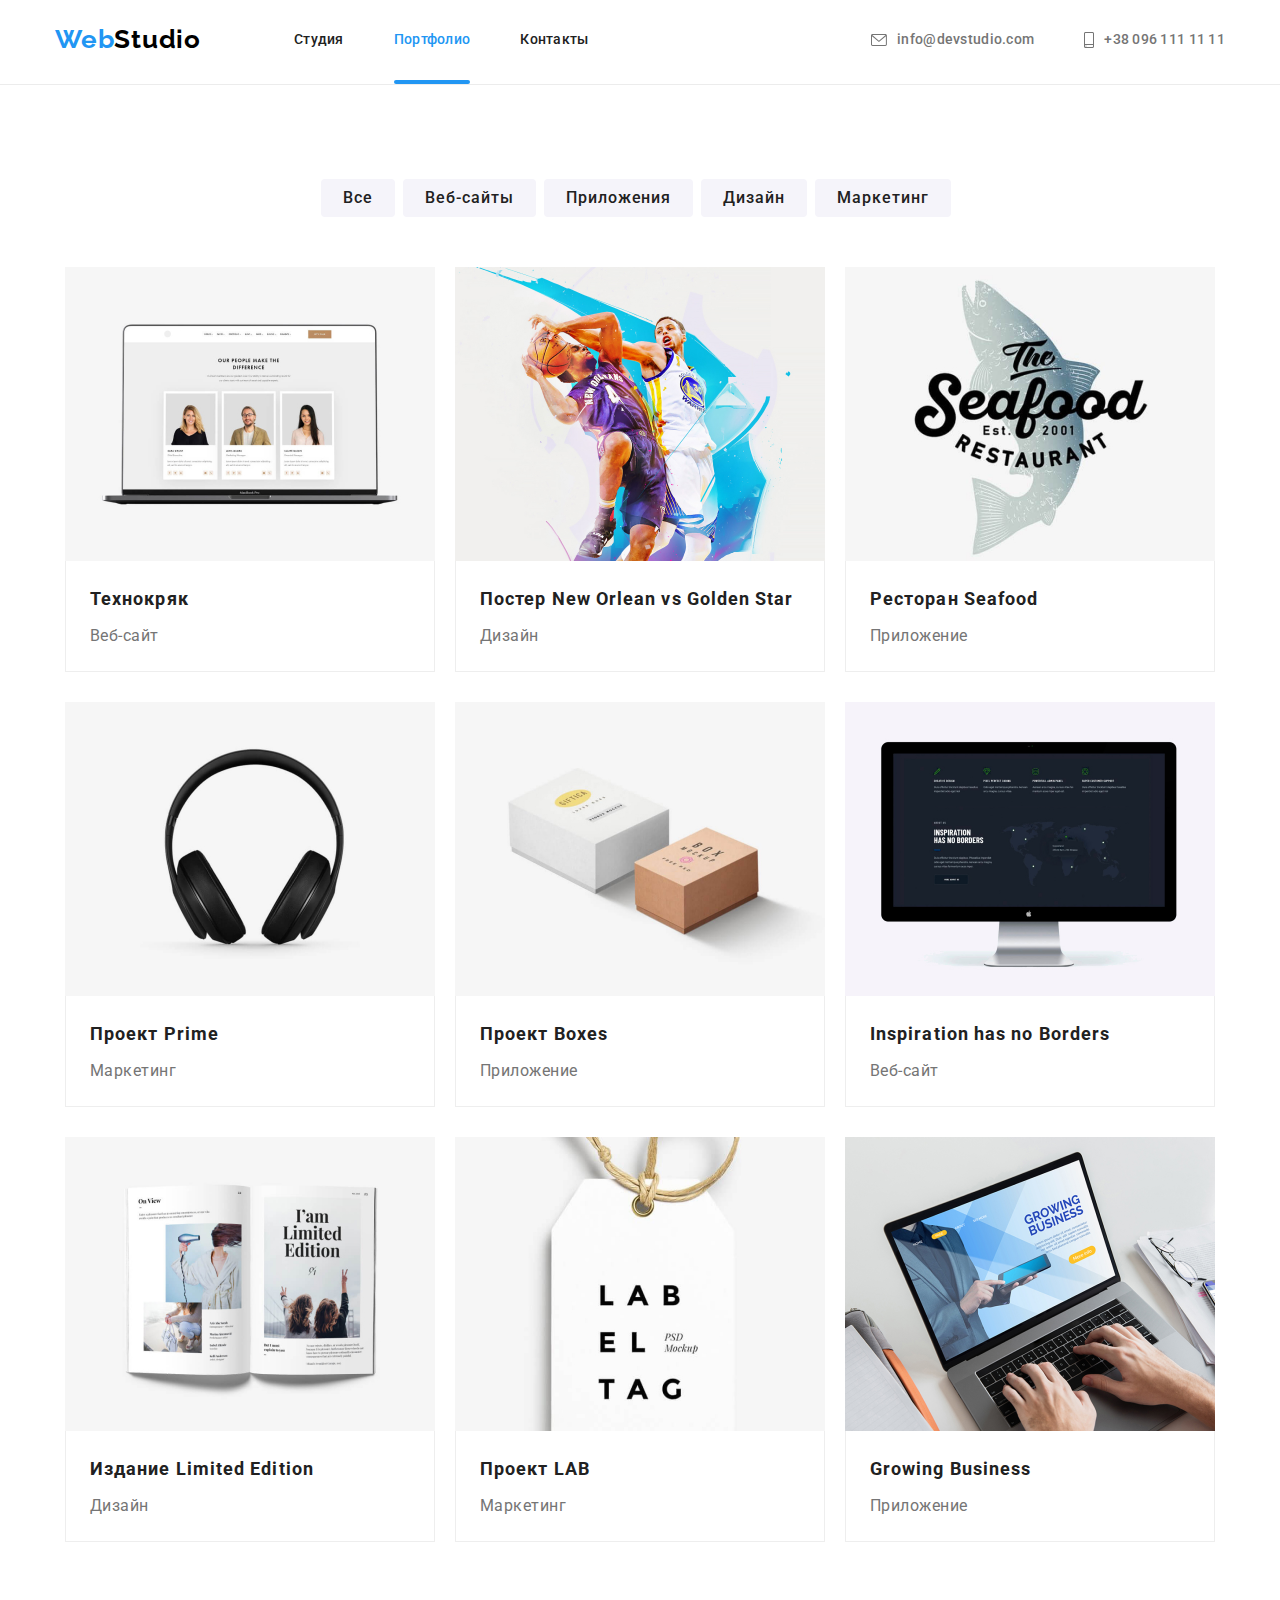
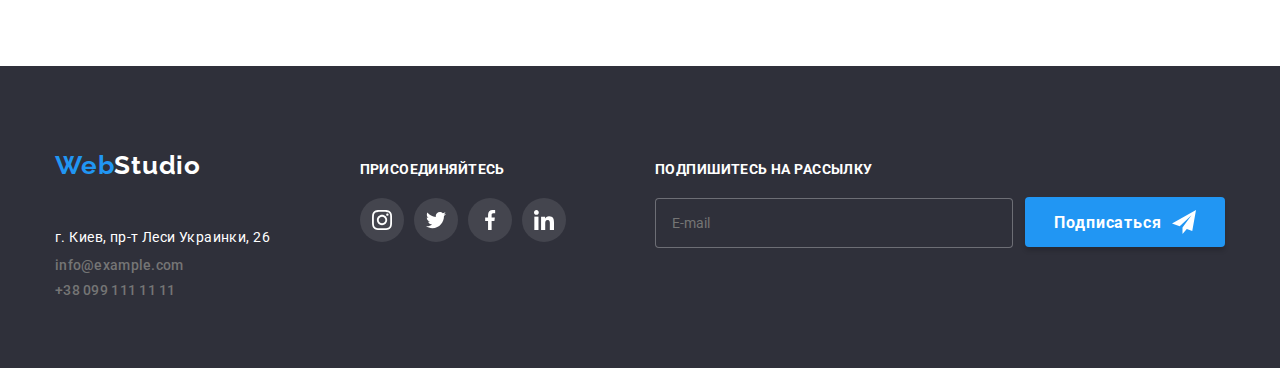
==== commit 0f1e6067: "edit" ====
--- a/portfolio.html
+++ b/portfolio.html
@@ -95,9 +95,21 @@
                                 <div class="portfolio__overlay">
                                     <div class="portfolio__overlay-container">
                                         <p class="portfolio__overlay-text">Ресурс предлагает комплексные предложения с разным уровнем функционала и сервисов. Все это позволит посетителю получить исчерпывающие сведения о компании или частном лице.</p>
-                                        <img 
-                                            srcset="img/tech.jpg 370w, img/tech2.jpg 740w"
-                                            src="img/tech.jpg" alt="Технокряк"  class="portfolio__card-img" width="370"/>
+                                        
+                                        <picture>
+                                            <source 
+                                            srcset="img/tech-tablet.jpg"
+                                            media="(max-width: 768px)"
+                                            />
+
+                                            <source 
+                                            srcset="img/tech-mobile.jpg" 
+                                            media="(max-width: 480px)" 
+                                            />
+
+                                            <img srcset="img/tech.jpg 370w, img/tech2.jpg 740w" src="img/tech.jpg" alt="Технокряк" class="portfolio__card-img"
+                                                width="370" />
+                                        </picture>
                                     </div>
                                 </div>
 
@@ -112,9 +124,15 @@
                                 <div class="portfolio__overlay">
                                     <div class="portfolio__overlay-container">
                                         <p class="portfolio__overlay-text">Lorem ipsum dolor sit, amet consectetur adipisicing elit. Illum rerum obcaecati ipsum eos officiis pariatur quasi eligendi nesciunt ab beatae excepturi exercitationem temporibus dicta quae, sit delectus nostrum voluptate odio!</p>
-                                        <img 
-                                            srcset="img/post.jpg 370w, img/post2.jpg 740w"
-                                            src="img/post.jpg" alt="Постер New Orlean vs Golden Star"  class="portfolio__card-img" width="370"/>
+                                        
+                                        <picture>
+                                            <source srcset="img/post-tablet.jpg" media="(max-width: 768px)" />
+                                            
+                                            <source srcset="img/post-mobile.jpg" media="(max-width: 480px)" />
+                                            
+                                            <img srcset="img/post.jpg 370w, img/post2.jpg 740w" src="img/post.jpg" alt="Постер New Orlean vs Golden Star"
+                                                class="portfolio__card-img" width="370" />
+                                        </picture>
                                     </div>
                                 </div>
 
@@ -129,9 +147,15 @@
                                 <div class="portfolio__overlay">
                                     <div class="portfolio__overlay-container">
                                         <p class="portfolio__overlay-text">Lorem ipsum dolor sit, amet consectetur adipisicing elit. Dolores dignissimos similique itaque sit quod, iste accusantium quia reiciendis quaerat repudiandae sed eaque alias sequi consectetur, facilis ullam aliquam architecto soluta.</p>
-                                        <img 
-                                            srcset="img/rsf.jpg 370w, img/rsf2.jpg 740w"
-                                            src="img/rsf.jpg" alt="Ресторан Seafood"  class="portfolio__card-img" width="370"/>
+                                        
+                                        <picture>
+                                            <source srcset="img/rsf-tablet.jpg" media="(max-width: 768px)" />
+                                            
+                                            <source srcset="img/rsf-mobile.jpg" media="(max-width: 480px)" />
+                                            
+                                            <img srcset="img/rsf.jpg 370w, img/rsf2.jpg 740w" src="img/rsf.jpg" alt="Ресторан Seafood" class="portfolio__card-img"
+                                                width="370" />
+                                        </picture>
                                     </div>
                                 </div>
 
@@ -146,9 +170,15 @@
                                 <div class="portfolio__overlay">
                                     <div class="portfolio__overlay-container">
                                         <p class="portfolio__overlay-text">Lorem ipsum dolor sit amet consectetur adipisicing elit. Consectetur quis adipisci iste perspiciatis praesentium ullam iusto cumque. Dolores, fugiat atque? Hic iste quas id. Ea inventore quod dolorum incidunt velit.</p>
-                                        <img 
-                                            srcset="img/prime.jpg 370w, img/prime2.jpg 740w"
-                                            src="img/prime.jpg" alt="Проект Prime"  class="portfolio__card-img" width="370"/>
+                                        
+                                        <picture>
+                                            <source srcset="img/prime-tablet.jpg" media="(max-width: 768px)" />
+                                            
+                                            <source srcset="img/prime-mobile.jpg" media="(max-width: 480px)" />
+                                            
+                                            <img srcset="img/prime.jpg 370w, img/prime2.jpg 740w" src="img/prime.jpg" alt="Проект Prime" class="portfolio__card-img"
+                                                width="370" />
+                                        </picture>
                                     </div>
                                 </div>
 
@@ -163,9 +193,15 @@
                                 <div class="portfolio__overlay">
                                     <div class="portfolio__overlay-container">
                                         <p class="portfolio__overlay-text">Lorem ipsum dolor sit amet, consectetur adipisicing elit. Voluptate quam dolores deleniti similique et quis inventore hic nihil molestias a, error consequatur itaque nobis cupiditate! Fugiat libero accusantium modi odit.</p>
-                                        <img 
-                                            srcset="img/boxes.jpg 370w, img/boxes2.jpg 740w"
-                                            src="img/boxes.jpg" alt="Проект Boxes"  class="portfolio__card-img" width="370"/>
+                                        
+                                        <picture>
+                                            <source srcset="img/boxes-tablet.jpg" media="(max-width: 768px)" />
+                                            
+                                            <source srcset="img/boxes-mobile.jpg" media="(max-width: 480px)" />
+                                            
+                                            <img srcset="img/boxes.jpg 370w, img/boxes2.jpg 740w" src="img/boxes.jpg" alt="Проект Boxes" class="portfolio__card-img"
+                                                width="370" />
+                                        </picture>
                                     </div>
                                 </div>
 
@@ -180,9 +216,16 @@
                                 <div class="portfolio__overlay">
                                     <div class="portfolio__overlay-container">
                                         <p class="portfolio__overlay-text">Lorem ipsum, dolor sit amet consectetur adipisicing elit. Sed mollitia nobis autem officiis quia nulla in nam beatae reiciendis laudantium odit, tenetur alias a illo neque, hic veritatis eius ad.</p>
-                                        <img 
-                                            srcset="img/bord.jpg 370w, img/bord2.jpg 740w"
-                                            src="img/bord.jpg" alt="Inspiration has no Borders"  class="portfolio__card-img" width="370"/>
+                                        
+                                        <picture>
+                                            <source srcset="img/bord-tablet.jpg" media="(max-width: 768px)" />
+                                            
+                                            <source srcset="img/bord-mobile.jpg" media="(max-width: 480px)" />
+                                            
+                                            
+                                            <img srcset="img/bord.jpg 370w, img/bord2.jpg 740w" src="img/bord.jpg" alt="Inspiration has no Borders"
+                                                class="portfolio__card-img" width="370" />
+                                        </picture>
                                     </div>
                                 </div>
                                 
@@ -197,9 +240,15 @@
                                 <div class="portfolio__overlay">
                                     <div class="portfolio__overlay-container">
                                         <p class="portfolio__overlay-text">Lorem ipsum dolor sit amet consectetur adipisicing elit. Enim assumenda, ullam odio labore deleniti ad tempore necessitatibus laudantium possimus, sit impedit repellendus recusandae optio omnis unde saepe dolorum blanditiis iusto!</p>
-                                        <img 
-                                            srcset="img/limed.jpg 370w, img/limed2.jpg 740w"
-                                            src="img/limed.jpg" alt="Издание Limited Edition"  class="portfolio__card-img" width="370"/>
+                                        
+                                        <picture>
+                                            <source srcset="img/limed-tablet.jpg" media="(max-width: 768px)" />
+                                            
+                                            <source srcset="img/limed-mobile.jpg" media="(max-width: 480px)" />
+                                            
+                                            <img srcset="img/limed.jpg 370w, img/limed2.jpg 740w" src="img/limed.jpg" alt="Издание Limited Edition"
+                                                class="portfolio__card-img" width="370" />
+                                        </picture>
                                     </div>
                                 </div>
 
@@ -214,9 +263,15 @@
                                 <div class="portfolio__overlay">
                                     <div class="portfolio__overlay-container">
                                         <p class="portfolio__overlay-text">Lorem, ipsum dolor sit amet consectetur adipisicing elit. Quas, repellendus? Sequi eveniet itaque porro et quod officia amet, vel distinctio, aspernatur culpa quibusdam blanditiis laborum odit alias! Esse, soluta perferendis?</p>
-                                        <img 
-                                            srcset="img/lab.jpg 370w, img/lab2.jpg 740w"
-                                            src="img/lab.jpg" alt="Проект LAB"  class="portfolio__card-img" width="370"/>
+                                        
+                                        <picture>
+                                            <source srcset="img/lab-tablet.jpg" media="(max-width: 768px)" />
+                                            
+                                            <source srcset="img/lab-mobile.jpg" media="(max-width: 480px)" />
+                                            
+                                            <img srcset="img/lab.jpg 370w, img/lab2.jpg 740w" src="img/lab.jpg" alt="Проект LAB" class="portfolio__card-img"
+                                                width="370" />
+                                        </picture>
                                     </div>
                                 </div>
                                 
@@ -231,9 +286,15 @@
                                 <div class="portfolio__overlay">
                                     <div class="portfolio__overlay-container">
                                         <p class="portfolio__overlay-text">Lorem ipsum dolor sit amet consectetur, adipisicing elit. Consequuntur officia quisquam, quas id maiores quod mollitia? Tempore esse culpa sit placeat, explicabo eaque rerum cum officia illo non libero atque?</p>
-                                        <img 
-                                            srcset="img/business.jpg 370w, img/business2.jpg 740w"
-                                            src="img/business.jpg" alt="Growing Business"  class="portfolio__card-img" width="370"/>
+                                        
+                                        <picture>
+                                            <source srcset="img/business-tablet.jpg" media="(max-width: 768px)" />
+                                            
+                                            <source srcset="img/business-mobile.jpg" media="(max-width: 480px)" />
+                                            
+                                            <img srcset="img/business.jpg 370w, img/business2.jpg 740w" src="img/business.jpg" alt="Growing Business"
+                                                class="portfolio__card-img" width="370" />
+                                        </picture>
                                     </div>
                                 </div>
                                 
--- a/sass/main.css
+++ b/sass/main.css
@@ -9,6 +9,8 @@
   display: -webkit-box;
   display: -ms-flexbox;
   display: flex;
+  -ms-flex-wrap: wrap;
+      flex-wrap: wrap;
 }
 
 .header__logo {
@@ -23,6 +25,7 @@
   display: block;
   padding-top: 24px;
   padding-bottom: 25px;
+  margin-right: 93px;
 }
 
 .header__logo > span {
@@ -48,7 +51,6 @@
   display: -webkit-box;
   display: -ms-flexbox;
   display: flex;
-  margin-left: 93px;
   list-style: none;
 }
 
@@ -236,14 +238,11 @@
   display: -webkit-box;
   display: -ms-flexbox;
   display: flex;
-}
-
-.list > li {
-  margin-right: 30px;
-}
-
-.list > li:last-child {
-  margin-right: 0;
+  -ms-flex-wrap: wrap;
+      flex-wrap: wrap;
+  -webkit-box-pack: justify;
+      -ms-flex-pack: justify;
+          justify-content: space-between;
 }
 
 .list__icon {
@@ -370,7 +369,7 @@
   -webkit-box-shadow: 0px 1px 3px rgba(0, 0, 0, 0.12), 0px 1px 1px rgba(0, 0, 0, 0.14), 0px 2px 1px rgba(0, 0, 0, 0.2);
           box-shadow: 0px 1px 3px rgba(0, 0, 0, 0.12), 0px 1px 1px rgba(0, 0, 0, 0.14), 0px 2px 1px rgba(0, 0, 0, 0.2);
   border-radius: 0px 0px 4px 4px;
-  margin-right: 30px;
+  margin-bottom: 30px;
 }
 
 .list__card:last-child {
@@ -385,6 +384,11 @@
   display: -webkit-box;
   display: -ms-flexbox;
   display: flex;
+  -ms-flex-wrap: wrap;
+      flex-wrap: wrap;
+  -webkit-box-pack: justify;
+      -ms-flex-pack: justify;
+          justify-content: space-between;
 }
 
 .companies__icon {
@@ -392,7 +396,7 @@
   height: 92px;
   border: 1px solid #AFB1B8;
   border-radius: 4px;
-  margin-right: 30px;
+  margin-bottom: 30px;
 }
 
 .companies__icon:last-child {
@@ -440,9 +444,14 @@
   display: -webkit-box;
   display: -ms-flexbox;
   display: flex;
+  -ms-flex-wrap: wrap;
+      flex-wrap: wrap;
   -webkit-box-align: baseline;
       -ms-flex-align: baseline;
           align-items: baseline;
+  -webkit-box-pack: justify;
+      -ms-flex-pack: justify;
+          justify-content: space-between;
 }
 
 .footer__list > li {
@@ -746,11 +755,12 @@
   display: flex;
   -ms-flex-wrap: wrap;
       flex-wrap: wrap;
+  -ms-flex-pack: distribute;
+      justify-content: space-around;
 }
 
 .portfolio__card {
   background: #ffffff;
-  margin-right: 30px;
   margin-bottom: 30px;
   width: 370px;
 }
@@ -803,6 +813,10 @@
           transition-timing-function: cubic-bezier(0.4, 0, 0.2, 1);
 }
 
+.portfolio__card:last-child {
+  margin-bottom: 0;
+}
+
 .portfolio__overlay-text {
   position: absolute;
   font-family: 'Roboto';
@@ -824,10 +838,6 @@
           transition-duration: 250ms;
   -webkit-transition-timing-function: cubic-bezier(0.4, 0, 0.2, 1);
           transition-timing-function: cubic-bezier(0.4, 0, 0.2, 1);
-}
-
-.portfolio__card:nth-child(3n) {
-  margin-right: 0px;
 }
 
 .portfolio__description {
@@ -1137,21 +1147,32 @@
   color: #ffffff;
 }
 
+@media screen and (max-width: 1200px) {
+  .container {
+    width: 100%;
+  }
+}
+
 @media screen and (max-width: 768px) {
+  .header__logo {
+    margin-right: 38px;
+  }
   .header__head {
     -webkit-box-align: center;
         -ms-flex-align: center;
             align-items: center;
-    -webkit-box-pack: center;
-        -ms-flex-pack: center;
-            justify-content: center;
+    -webkit-box-pack: justify;
+        -ms-flex-pack: justify;
+            justify-content: space-between;
   }
   .header__head ul.nav__head {
-    margin-left: 38px;
     margin-right: 0;
   }
-  .header__head ul.nav__head .nav__item {
-    margin: 0 25px;
+  .header__head .nav__item {
+    margin-right: 50px;
+  }
+  .header__head .nav__item:last-child {
+    margin-right: 0;
   }
   .header .link-one {
     -webkit-box-orient: vertical;
@@ -1183,14 +1204,14 @@
     display: none;
   }
   .container {
-    width: 768px;
-  }
-  .main__section-peculiarities .list li {
+    width: 100%;
+  }
+  .main__section-peculiarities .list > li {
     padding: 0 15px;
     margin: 0;
     max-width: 50%;
   }
-  .main__section-peculiarities .list li .list__icon, .main__section-peculiarities .list li .list__name, .main__section-peculiarities .list li .list__description {
+  .main__section-peculiarities .list > li .list__icon, .main__section-peculiarities .list > li .list__name, .main__section-peculiarities .list > li .list__description {
     width: auto;
   }
   .main__section-background {
@@ -1201,6 +1222,7 @@
   }
   .main__section-background .solutions {
     font-size: 26px;
+    width: 100%;
   }
   .our-team__text, .clients__text {
     font-size: 28px;
@@ -1209,10 +1231,13 @@
     margin: 0;
     max-width: 48%;
     width: 100%;
-    margin: 1%;
+    margin-bottom: 30px;
   }
   .main__section-team .list .list__card img {
     width: 100%;
+  }
+  .main__section-team .list__card:nth-child(n+3) {
+    margin-bottom: 0;
   }
   .main__section-doing {
     display: none;
@@ -1230,10 +1255,14 @@
             justify-content: center;
   }
   .main__section-client .companies__icon {
-    margin: 1%;
+    margin: 0;
+    margin-bottom: 30px;
     width: 30%;
   }
-  .main__section-client .companies__icon .companies__svg {
+  .main__section-client .companies__icon:nth-child(n+4) {
+    margin-bottom: 0;
+  }
+  .main__section-client .companies__svg {
     width: 100%;
   }
   .footer__list {
@@ -1257,8 +1286,9 @@
         -ms-flex-pack: center;
             justify-content: center;
   }
-  .footer__list .footer__form .input {
-    margin-top: 0;
+  .footer__list .footer__form .footer__input {
+    margin-top: 20px;
+    margin-right: 0;
     width: 450px;
   }
   .footer__list .footer__form button {
@@ -1326,13 +1356,17 @@
     margin-right: 0;
   }
   .header__head ul.nav__head .nav__item {
-    margin: 0;
+    margin-top: 0;
+    margin-bottom: 32px;
+  }
+  .header__head ul.nav__head .nav__item:last-child {
+    margin-bottom: 0;
   }
   .header__nav {
     position: absolute;
     top: 100%;
     width: 100%;
-    height: 796px;
+    height: 100vh;
     left: 0;
     background-color: #ffffff;
     -webkit-box-orient: vertical;
@@ -1353,7 +1387,7 @@
     display: flex;
   }
   .container {
-    width: 98%;
+    width: 100%;
   }
   .header__logo.is-open {
     display: none;
@@ -1398,7 +1432,7 @@
     line-height: 47px;
     line-height: 100%;
     padding-top: 0;
-    padding-bottom: 32px;
+    padding-bottom: 0;
   }
   .link-now::after {
     display: none;
@@ -1495,7 +1529,7 @@
     background-image: linear-gradient(to right, rgba(47, 48, 58, 0.4), rgba(47, 48, 58, 0.4)), url(../img/bg-mobile.jpg);
   }
   .solutions {
-    width: 360px;
+    width: auto;
   }
   .main__section-peculiarities .list li {
     max-width: 100%;
@@ -1514,8 +1548,6 @@
     max-width: 100%;
   }
   .list__card-network {
-    padding-left: 90px;
-    padding-right: 90px;
     -webkit-box-pack: center;
         -ms-flex-pack: center;
             justify-content: center;
@@ -1527,13 +1559,19 @@
     text-align: center;
   }
   .main__section-client .companies {
-    -webkit-box-pack: center;
-        -ms-flex-pack: center;
-            justify-content: center;
+    -webkit-box-pack: justify;
+        -ms-flex-pack: justify;
+            justify-content: space-between;
   }
   .main__section-client .companies__icon {
-    margin: 1%;
+    margin-bottom: 30px;
     width: 210px;
+  }
+  .main__section-client .companies__icon:nth-child(n+4) {
+    margin-bottom: 30px;
+  }
+  .main__section-client .companies__icon:last-child {
+    margin-bottom: 0;
   }
   .main__section-client .companies__svg {
     width: 100%;
@@ -1543,10 +1581,14 @@
     width: 450px;
   }
   .portfolio__overlay {
-    width: 450px;
+    width: 100%;
   }
   .portfolio__card-img {
-    width: 450px;
+    width: 100%;
+  }
+  .portfolio__overlay-container::before {
+    -webkit-transform: translateY(122%);
+            transform: translateY(122%);
   }
   .portfolio__buttons-list {
     -webkit-box-pack: start;
@@ -1554,12 +1596,45 @@
             justify-content: start;
   }
   .footer__list > li {
+    margin-top: 24px;
     margin-left: 124px;
     margin-right: 124px;
     margin-bottom: 60px;
+    width: 100%;
+  }
+  .footer__list .footer__form .footer__input {
+    width: 100%;
+    margin-right: 0;
+  }
+  .footer__list .footer__logo {
+    padding-top: 0;
+    padding-bottom: 0;
+  }
+  address {
+    margin-top: 20px;
+  }
+  .address {
+    margin-top: 0;
+  }
+  .address__link {
+    margin: 0;
+    padding-bottom: 8px;
+  }
+  .address__link:last-child {
+    padding-bottom: 0;
   }
   .address {
     width: 232px;
   }
 }
+
+@media screen and (max-width: 320px) {
+  .solutions {
+    width: auto;
+  }
+  .footer__input {
+    width: 290px;
+    margin-right: 0;
+  }
+}
 /*# sourceMappingURL=main.css.map */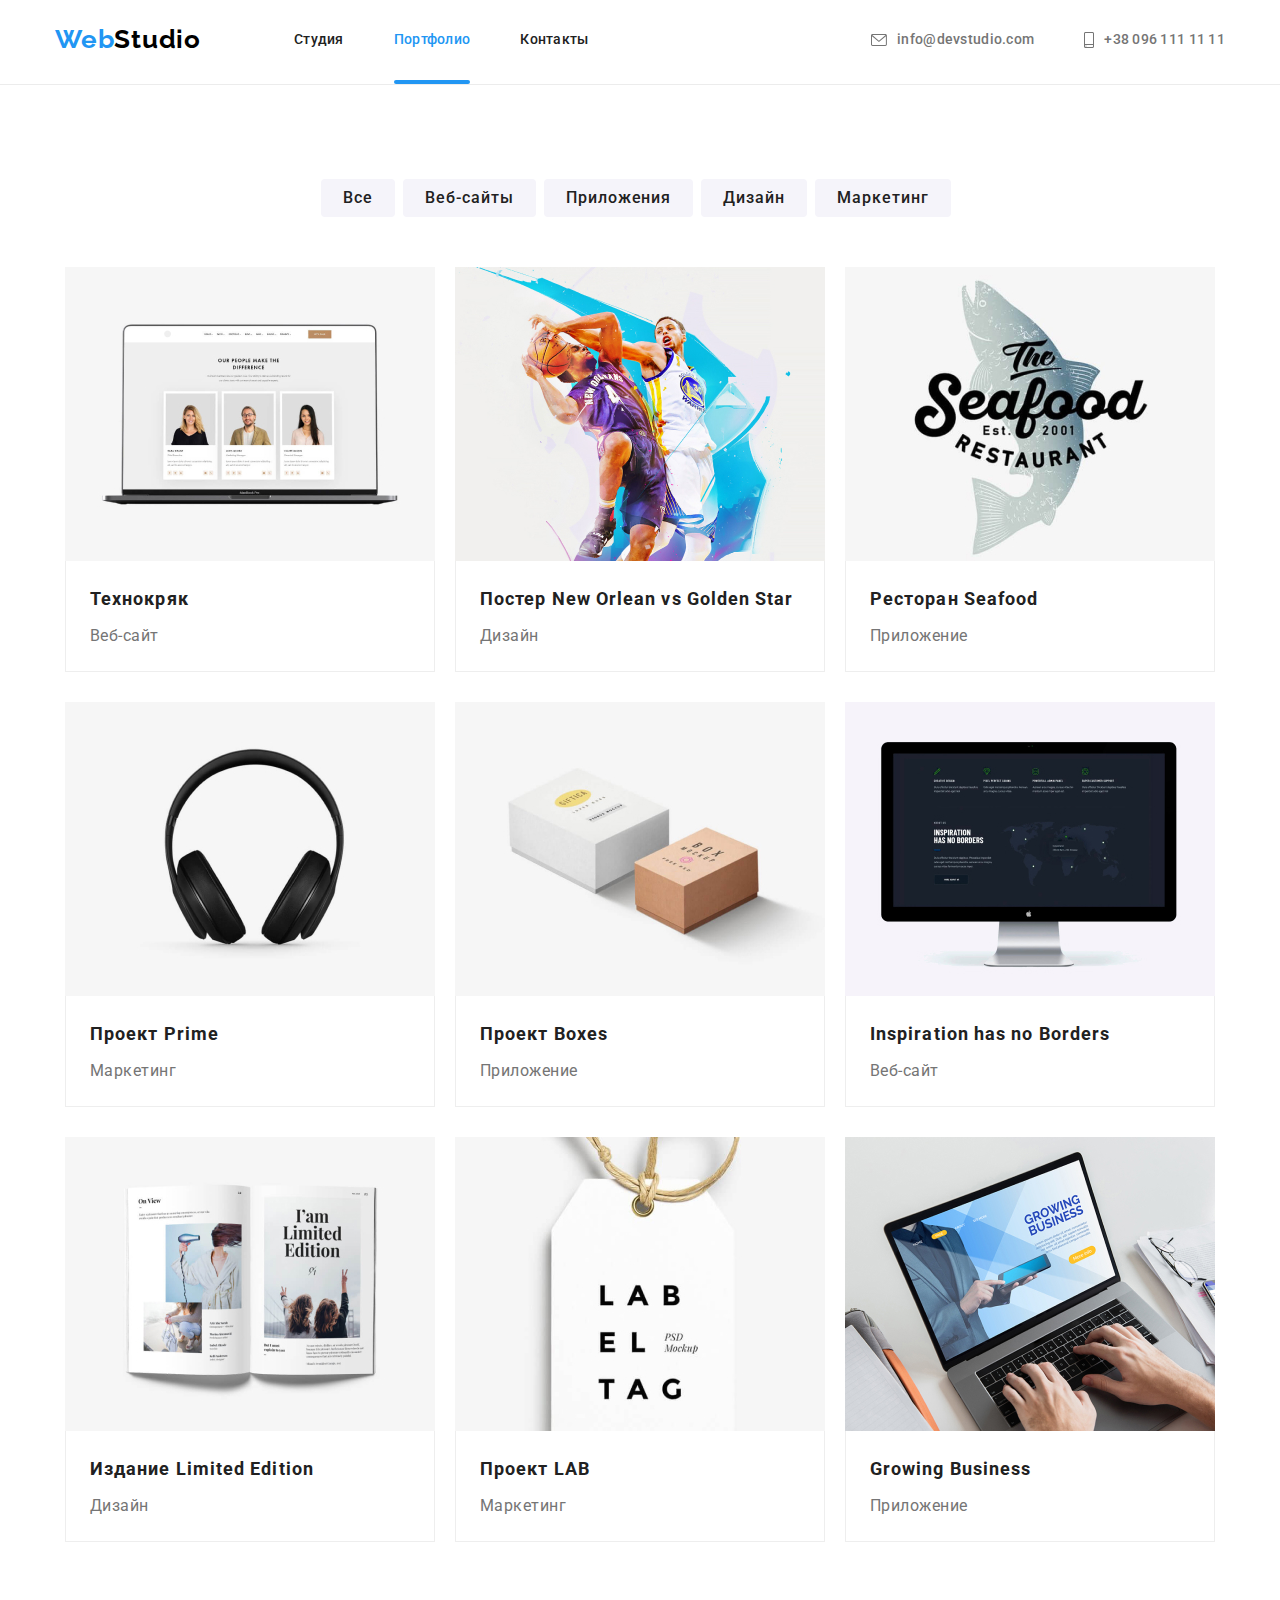
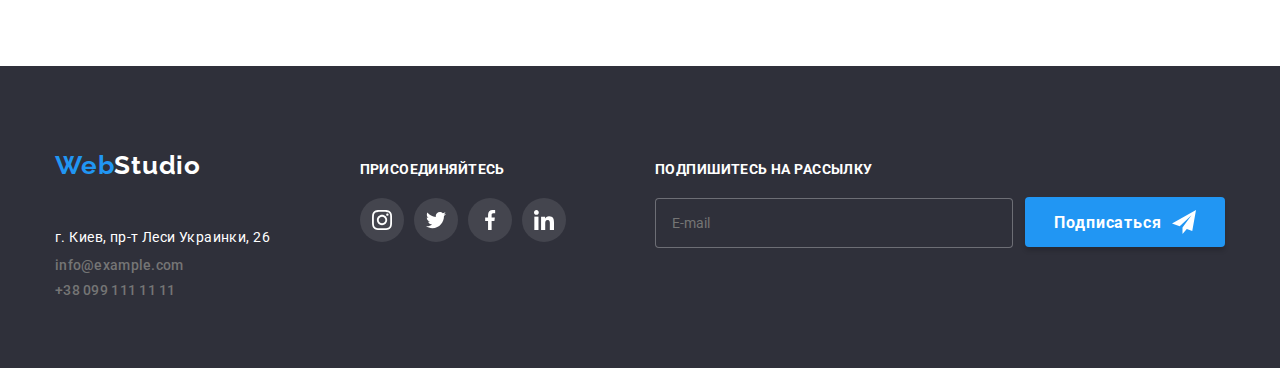
==== commit 1301881a: "edit" ====
--- a/portfolio.html
+++ b/portfolio.html
@@ -1,387 +1,419 @@
 <!DOCTYPE html>
 <html lang="ru">
-    <head>
-        <meta charset="UTF-8" />
-        <meta name="viewport" content="width=device-width, initial-scale=1.0"/>
-        <link rel="preconnect" href="https://fonts.googleapis.com">
-        <link rel="preconnect" href="https://fonts.gstatic.com" crossorigin>
-        <link href="https://fonts.googleapis.com/css2?family=Raleway:wght@700&family=Roboto:wght@400;500;700;900&display=swap" rel="stylesheet">
-        <link rel="stylesheet" href="https://cdnjs.cloudflare.com/ajax/libs/modern-normalize/0.6.0/modern-normalize.min.css">
-        <link rel="stylesheet" href="sass/main.css">
-        <title>GoIt задание</title>
-    </head>
-    <body>
-        <header class="header">
+
+<head>
+    <meta charset="UTF-8" />
+    <meta name="viewport" content="width=device-width, initial-scale=1.0" />
+    <link rel="preconnect" href="https://fonts.googleapis.com">
+    <link rel="preconnect" href="https://fonts.gstatic.com" crossorigin>
+    <link
+        href="https://fonts.googleapis.com/css2?family=Raleway:wght@700&family=Roboto:wght@400;500;700;900&display=swap"
+        rel="stylesheet">
+    <link rel="stylesheet"
+        href="https://cdnjs.cloudflare.com/ajax/libs/modern-normalize/0.6.0/modern-normalize.min.css">
+    <link rel="stylesheet" href="sass/main.css">
+    <title>GoIt задание</title>
+</head>
+
+<body>
+    <header class="header">
+        <div class="container">
+            <nav class="header__head">
+
+
+                <a href="./index.html" class="header__logo"><span>Web</span>Studio</a>
+
+
+                <button type="button" class="menu-button is-open" data-menu-button>
+                    <svg width="40px" height="40px" aria-label="Переключатель мобильного окна">
+                        <use href="./img/icons.svg#burger" class="burger"></use>
+                        <use href="./img/icons.svg#cross" class="cross"></use>
+                    </svg>
+                </button>
+
+                <div class="header__nav is-open" data-menu>
+                    <div class="nav">
+                        <ul class="nav__head">
+                            <li class="nav__item"><a href="./index.html" class="nav__text">Студия</a></li>
+                            <li class="nav__item link-now"><a href="./portfolio.html"
+                                    class="nav__text nav__link-active">Портфолио</a></li>
+                            <li class="nav__item"><a href="" class="nav__text">Контакты</a></li>
+                        </ul>
+                    </div>
+
+                    <div class="link">
+                        <ul class="link-one">
+                            <li class="link-one__item">
+                                <a href="mailto:info@devstudio.com" class="link-one__cont">
+                                    <svg class="link-one__icon">
+                                        <use href="./img/icons.svg#email"></use>
+                                    </svg>
+                                    info@devstudio.com
+                                </a>
+                            </li>
+                            <li class="link-one__item">
+                                <a href="tel:+380961111111" class="link-one__cont link-one__cont-phone">
+                                    <svg class="link-one__icon-svg">
+                                        <use href="./img/icons.svg#smartphone"></use>
+                                    </svg>
+                                    +38 096 111 11 11
+                                </a>
+                            </li>
+                        </ul>
+
+                        <ul class="head-links">
+                            <li class="head-links__li">
+                                <a href="" class="head-links__text">Instagram</a>
+                            </li>
+                            <li class="head-links__li">
+                                <a href="" class="head-links__text">Twitter</a>
+                            </li>
+                            <li class="head-links__li">
+                                <a href="" class="head-links__text">Facebook</a>
+                            </li>
+                            <li class="head-links__li">
+                                <a href="" class="head-links__text">LinkedIn</a>
+                            </li>
+                        </ul>
+                    </div>
+                </div>
+            </nav>
+        </div>
+        <hr />
+    </header>
+
+    <main>
+        <section class="main__portfolio">
             <div class="container">
-                <nav class="header__head">
-        
-        
-                    <a href="./index.html" class="header__logo"><span>Web</span>Studio</a>
-
-
-                    <button type="button" class="menu-button is-open" data-menu-button>
-                        <svg width="40px" height="40px" aria-label="Переключатель мобильного окна">
-                            <use href="./img/icons.svg#burger" class="burger"></use>
-                            <use href="./img/icons.svg#cross" class="cross"></use>
-                        </svg>
-                    </button>
-        
-                    <div class="header__nav is-open" data-menu>
-                        <div class="nav">
-                            <ul class="nav__head">
-                                <li class="nav__item"><a href="./index.html" class="nav__text">Студия</a></li>
-                                <li class="nav__item link-now"><a href="./portfolio.html" class="nav__text nav__link-active">Портфолио</a></li>
-                                <li class="nav__item"><a href="" class="nav__text">Контакты</a></li>
-                            </ul>
-                        </div>
-        
-                        <div class="link">
-                            <ul class="link-one">
-                                <li class="link-one__item">
-                                    <a href="mailto:info@devstudio.com" class="link-one__cont">
-                                        <svg class="link-one__icon">
-                                            <use href="./img/icons.svg#email"></use>
-                                        </svg>
-                                        info@devstudio.com
-                                    </a>
-                                </li>
-                                <li class="link-one__item">
-                                    <a href="tel:+380961111111" class="link-one__cont link-one__cont-phone">
-                                        <svg class="link-one__icon-svg">
-                                            <use href="./img/icons.svg#smartphone"></use>
-                                        </svg>
-                                        +38 096 111 11 11
-                                    </a>
-                                </li>
-                            </ul>
-
-                            <ul class="head-links">
-                                <li class="head-links__li">
-                                    <a href="" class="head-links__text">Instagram</a>
-                                </li>
-                                <li class="head-links__li">
-                                    <a href="" class="head-links__text">Twitter</a>
-                                </li>
-                                <li class="head-links__li">
-                                    <a href="" class="head-links__text">Facebook</a>
-                                </li>
-                                <li class="head-links__li">
-                                    <a href="" class="head-links__text">LinkedIn</a>
-                                </li>
-                            </ul>
-                        </div>
-                    </div>
-                </nav>
+                <h1 class="portfolio__buttons-text">Кнопки</h1>
+                <ul class="portfolio__buttons-list">
+                    <li><button type="button" class="portfolio__button">Все</button></li>
+                    <li><button type="button" class="portfolio__button">Веб-сайты</button></li>
+                    <li><button type="button" class="portfolio__button">Приложения</button></li>
+                    <li><button type="button" class="portfolio__button">Дизайн</button></li>
+                    <li><button type="button" class="portfolio__button">Маркетинг</button></li>
+                </ul>
+
+
+                <ul class="portfolio__cards-list">
+                    <li class="portfolio__card">
+                        <a href="" class="portfolio__card-link">
+                            <div class="portfolio__overlay">
+                                <div class="portfolio__overlay-container">
+                                    <p class="portfolio__overlay-text">Ресурс предлагает комплексные предложения с
+                                        разным уровнем функционала и сервисов. Все это позволит посетителю получить
+                                        исчерпывающие сведения о компании или частном лице.</p>
+
+                                    <picture>
+                                        <source srcset="img/tech-tablet.jpg" media="(max-width: 768px)" />
+
+                                        <source srcset="img/tech-mobile.jpg" media="(max-width: 480px)" />
+
+                                        <img srcset="img/tech.jpg 370w, img/tech2.jpg 740w" src="img/tech.jpg"
+                                            alt="Технокряк" class="portfolio__card-img" width="370" sizes="370px" />
+                                    </picture>
+                                </div>
+                            </div>
+
+                            <div class="portfolio__description">
+                                <h2 class="portfolio__description-name">Технокряк</h2>
+                                <p class="portfolio__description-text">Веб-сайт</p>
+                            </div>
+                        </a>
+                    </li>
+                    <li class="portfolio__card">
+                        <a href="" class="portfolio__card-link">
+                            <div class="portfolio__overlay">
+                                <div class="portfolio__overlay-container">
+                                    <p class="portfolio__overlay-text">Lorem ipsum dolor sit, amet consectetur
+                                        adipisicing elit. Illum rerum obcaecati ipsum eos officiis pariatur quasi
+                                        eligendi nesciunt ab beatae excepturi exercitationem temporibus dicta quae, sit
+                                        delectus nostrum voluptate odio!</p>
+
+                                    <picture>
+                                        <source srcset="img/post-tablet.jpg" media="(max-width: 768px)" />
+
+                                        <source srcset="img/post-mobile.jpg" media="(max-width: 480px)" />
+
+                                        <img srcset="img/post.jpg 370w, img/post2.jpg 740w" src="img/post.jpg"
+                                            alt="Постер New Orlean vs Golden Star" class="portfolio__card-img"
+                                            width="370" sizes="370px" />
+                                    </picture>
+                                </div>
+                            </div>
+
+                            <div class="portfolio__description">
+                                <h2 class="portfolio__description-name">Постер New Orlean vs Golden Star</h2>
+                                <p class="portfolio__description-text">Дизайн</p>
+                            </div>
+                        </a>
+                    </li>
+                    <li class="portfolio__card">
+                        <a href="" class="portfolio__card-link">
+                            <div class="portfolio__overlay">
+                                <div class="portfolio__overlay-container">
+                                    <p class="portfolio__overlay-text">Lorem ipsum dolor sit, amet consectetur
+                                        adipisicing elit. Dolores dignissimos similique itaque sit quod, iste
+                                        accusantium quia reiciendis quaerat repudiandae sed eaque alias sequi
+                                        consectetur, facilis ullam aliquam architecto soluta.</p>
+
+                                    <picture>
+                                        <source srcset="img/rsf-tablet.jpg" media="(max-width: 768px)" />
+
+                                        <source srcset="img/rsf-mobile.jpg" media="(max-width: 480px)" />
+
+                                        <img srcset="img/rsf.jpg 370w, img/rsf2.jpg 740w" src="img/rsf.jpg"
+                                            alt="Ресторан Seafood" class="portfolio__card-img" width="370"
+                                            sizes="370px" />
+                                    </picture>
+                                </div>
+                            </div>
+
+                            <div class="portfolio__description">
+                                <h2 class="portfolio__description-name">Ресторан Seafood</h2>
+                                <p class="portfolio__description-text">Приложение</p>
+                            </div>
+                        </a>
+                    </li>
+                    <li class="portfolio__card">
+                        <a href="" class="portfolio__card-link">
+                            <div class="portfolio__overlay">
+                                <div class="portfolio__overlay-container">
+                                    <p class="portfolio__overlay-text">Lorem ipsum dolor sit amet consectetur
+                                        adipisicing elit. Consectetur quis adipisci iste perspiciatis praesentium ullam
+                                        iusto cumque. Dolores, fugiat atque? Hic iste quas id. Ea inventore quod dolorum
+                                        incidunt velit.</p>
+
+                                    <picture>
+                                        <source srcset="img/prime-tablet.jpg" media="(max-width: 768px)" />
+
+                                        <source srcset="img/prime-mobile.jpg" media="(max-width: 480px)" />
+
+                                        <img srcset="img/prime.jpg 370w, img/prime2.jpg 740w" src="img/prime.jpg"
+                                            alt="Проект Prime" class="portfolio__card-img" width="370" sizes="370px" />
+                                    </picture>
+                                </div>
+                            </div>
+
+                            <div class="portfolio__description">
+                                <h2 class="portfolio__description-name">Проект Prime</h2>
+                                <p class="portfolio__description-text">Маркетинг</p>
+                            </div>
+                        </a>
+                    </li>
+                    <li class="portfolio__card">
+                        <a href="" class="portfolio__card-link">
+                            <div class="portfolio__overlay">
+                                <div class="portfolio__overlay-container">
+                                    <p class="portfolio__overlay-text">Lorem ipsum dolor sit amet, consectetur
+                                        adipisicing elit. Voluptate quam dolores deleniti similique et quis inventore
+                                        hic nihil molestias a, error consequatur itaque nobis cupiditate! Fugiat libero
+                                        accusantium modi odit.</p>
+
+                                    <picture>
+                                        <source srcset="img/boxes-tablet.jpg" media="(max-width: 768px)" />
+
+                                        <source srcset="img/boxes-mobile.jpg" media="(max-width: 480px)" />
+
+                                        <img srcset="img/boxes.jpg 370w, img/boxes2.jpg 740w" src="img/boxes.jpg"
+                                            alt="Проект Boxes" class="portfolio__card-img" width="370" sizes="370px" />
+                                    </picture>
+                                </div>
+                            </div>
+
+                            <div class="portfolio__description">
+                                <h2 class="portfolio__description-name">Проект Boxes</h2>
+                                <p class="portfolio__description-text">Приложение</p>
+                            </div>
+                        </a>
+                    </li>
+                    <li class="portfolio__card">
+                        <a href="" class="portfolio__card-link">
+                            <div class="portfolio__overlay">
+                                <div class="portfolio__overlay-container">
+                                    <p class="portfolio__overlay-text">Lorem ipsum, dolor sit amet consectetur
+                                        adipisicing elit. Sed mollitia nobis autem officiis quia nulla in nam beatae
+                                        reiciendis laudantium odit, tenetur alias a illo neque, hic veritatis eius ad.
+                                    </p>
+
+                                    <picture>
+                                        <source srcset="img/bord-tablet.jpg" media="(max-width: 768px)" />
+
+                                        <source srcset="img/bord-mobile.jpg" media="(max-width: 480px)" />
+
+
+                                        <img srcset="img/bord.jpg 370w, img/bord2.jpg 740w" src="img/bord.jpg"
+                                            alt="Inspiration has no Borders" class="portfolio__card-img" width="370"
+                                            sizes="370px" />
+                                    </picture>
+                                </div>
+                            </div>
+
+                            <div class="portfolio__description">
+                                <h2 class="portfolio__description-name">Inspiration has no Borders</h2>
+                                <p class="portfolio__description-text">Веб-сайт</p>
+                            </div>
+                        </a>
+                    </li>
+                    <li class="portfolio__card">
+                        <a href="" class="portfolio__card-link">
+                            <div class="portfolio__overlay">
+                                <div class="portfolio__overlay-container">
+                                    <p class="portfolio__overlay-text">Lorem ipsum dolor sit amet consectetur
+                                        adipisicing elit. Enim assumenda, ullam odio labore deleniti ad tempore
+                                        necessitatibus laudantium possimus, sit impedit repellendus recusandae optio
+                                        omnis unde saepe dolorum blanditiis iusto!</p>
+
+                                    <picture>
+                                        <source srcset="img/limed-tablet.jpg" media="(max-width: 768px)" />
+
+                                        <source srcset="img/limed-mobile.jpg" media="(max-width: 480px)" />
+
+                                        <img srcset="img/limed.jpg 370w, img/limed2.jpg 740w" src="img/limed.jpg"
+                                            alt="Издание Limited Edition" class="portfolio__card-img" width="370"
+                                            sizes="370px" />
+                                    </picture>
+                                </div>
+                            </div>
+
+                            <div class="portfolio__description">
+                                <h2 class="portfolio__description-name">Издание Limited Edition</h2>
+                                <p class="portfolio__description-text">Дизайн</p>
+                            </div>
+                        </a>
+                    </li>
+                    <li class="portfolio__card">
+                        <a href="" class="portfolio__card-link">
+                            <div class="portfolio__overlay">
+                                <div class="portfolio__overlay-container">
+                                    <p class="portfolio__overlay-text">Lorem, ipsum dolor sit amet consectetur
+                                        adipisicing elit. Quas, repellendus? Sequi eveniet itaque porro et quod officia
+                                        amet, vel distinctio, aspernatur culpa quibusdam blanditiis laborum odit alias!
+                                        Esse, soluta perferendis?</p>
+
+                                    <picture>
+                                        <source srcset="img/lab-tablet.jpg" media="(max-width: 768px)" />
+
+                                        <source srcset="img/lab-mobile.jpg" media="(max-width: 480px)" />
+
+                                        <img srcset="img/lab.jpg 370w, img/lab2.jpg 740w" src="img/lab.jpg"
+                                            alt="Проект LAB" class="portfolio__card-img" width="370" sizes="370px" />
+                                    </picture>
+                                </div>
+                            </div>
+
+                            <div class="portfolio__description">
+                                <h2 class="portfolio__description-name">Проект LAB</h2>
+                                <p class="portfolio__description-text">Маркетинг</p>
+                            </div>
+                        </a>
+                    </li>
+                    <li class="portfolio__card">
+                        <a href="" class="portfolio__card-link">
+                            <div class="portfolio__overlay">
+                                <div class="portfolio__overlay-container">
+                                    <p class="portfolio__overlay-text">Lorem ipsum dolor sit amet consectetur,
+                                        adipisicing elit. Consequuntur officia quisquam, quas id maiores quod mollitia?
+                                        Tempore esse culpa sit placeat, explicabo eaque rerum cum officia illo non
+                                        libero atque?</p>
+
+                                    <picture>
+                                        <source srcset="img/business-tablet.jpg" media="(max-width: 768px)" />
+
+                                        <source srcset="img/business-mobile.jpg" media="(max-width: 480px)" />
+
+                                        <img srcset="img/business.jpg 370w, img/business2.jpg 740w"
+                                            src="img/business.jpg" alt="Growing Business" class="portfolio__card-img"
+                                            width="370" sizes="370px" />
+                                    </picture>
+                                </div>
+                            </div>
+
+                            <div class="portfolio__description">
+                                <h2 class="portfolio__description-name">Growing Business</h2>
+                                <p class="portfolio__description-text">Приложение</p>
+                            </div>
+                        </a>
+                    </li>
+                </ul>
             </div>
-            <hr />
-        </header>
-
-        <main>
-            <section class="main__portfolio">
-                <div class="container">
-                    <h1 class="portfolio__buttons-text">Кнопки</h1>
-                    <ul class="portfolio__buttons-list">
-                        <li><button type="button" class="portfolio__button">Все</button></li>
-                        <li><button type="button" class="portfolio__button">Веб-сайты</button></li>
-                        <li><button type="button" class="portfolio__button">Приложения</button></li>
-                        <li><button type="button" class="portfolio__button">Дизайн</button></li>
-                        <li><button type="button" class="portfolio__button">Маркетинг</button></li>
-                    </ul>
-                
-
-                    <ul class="portfolio__cards-list">
-                        <li class="portfolio__card">
-                            <a href="" class="portfolio__card-link">
-                                <div class="portfolio__overlay">
-                                    <div class="portfolio__overlay-container">
-                                        <p class="portfolio__overlay-text">Ресурс предлагает комплексные предложения с разным уровнем функционала и сервисов. Все это позволит посетителю получить исчерпывающие сведения о компании или частном лице.</p>
-                                        
-                                        <picture>
-                                            <source 
-                                            srcset="img/tech-tablet.jpg"
-                                            media="(max-width: 768px)"
-                                            />
-
-                                            <source 
-                                            srcset="img/tech-mobile.jpg" 
-                                            media="(max-width: 480px)" 
-                                            />
-
-                                            <img srcset="img/tech.jpg 370w, img/tech2.jpg 740w" src="img/tech.jpg" alt="Технокряк" class="portfolio__card-img"
-                                                width="370" />
-                                        </picture>
-                                    </div>
-                                </div>
-
-                                <div class="portfolio__description">
-                                    <h2 class="portfolio__description-name">Технокряк</h2>
-                                    <p class="portfolio__description-text">Веб-сайт</p>
-                                </div>
+        </section>
+    </main>
+
+    <footer class="footer">
+        <div class="container">
+            <ul class="footer__list">
+                <li>
+                    <a href="./index.html" class="footer__logo"><span class="footer__logo-web">Web</span>Studio</a>
+
+                    <address>
+                        <ul class="address">
+                            <li class="address__link">
+                                <a href="https://goo.gl/maps/3A8JLFoaWC5GZ7m9A" class="address__link-text">г. Киев, пр-т
+                                    Леси Украинки, 26</a>
+                            </li>
+                            <li class="address__link">
+                                <a href="mailto:info@example.com" class="address__link-text_grey">info@example.com</a>
+                            </li>
+                            <li class="address__link">
+                                <a href="tel:+380991111111" class="address__link-text_grey">+38 099 111 11 11</a>
+                            </li>
+                        </ul>
+                    </address>
+                </li>
+
+                <li>
+                    <p class="join">присоединяйтесь</p>
+                    <ul class="footer__network">
+                        <li>
+                            <a href="">
+                                <svg class="footer__network-svg">
+                                    <use href="img/icons.svg#instagram"></use>
+                                </svg>
                             </a>
                         </li>
-                        <li class="portfolio__card">
-                            <a href="" class="portfolio__card-link">
-                                <div class="portfolio__overlay">
-                                    <div class="portfolio__overlay-container">
-                                        <p class="portfolio__overlay-text">Lorem ipsum dolor sit, amet consectetur adipisicing elit. Illum rerum obcaecati ipsum eos officiis pariatur quasi eligendi nesciunt ab beatae excepturi exercitationem temporibus dicta quae, sit delectus nostrum voluptate odio!</p>
-                                        
-                                        <picture>
-                                            <source srcset="img/post-tablet.jpg" media="(max-width: 768px)" />
-                                            
-                                            <source srcset="img/post-mobile.jpg" media="(max-width: 480px)" />
-                                            
-                                            <img srcset="img/post.jpg 370w, img/post2.jpg 740w" src="img/post.jpg" alt="Постер New Orlean vs Golden Star"
-                                                class="portfolio__card-img" width="370" />
-                                        </picture>
-                                    </div>
-                                </div>
-
-                                <div class="portfolio__description">
-                                    <h2 class="portfolio__description-name">Постер New Orlean vs Golden Star</h2>
-                                    <p class="portfolio__description-text">Дизайн</p>
-                                </div>
+                        <li>
+                            <a href="">
+                                <svg class="footer__network-svg">
+                                    <use href="img/icons.svg#twitter"></use>
+                                </svg>
                             </a>
                         </li>
-                        <li class="portfolio__card">
-                            <a href="" class="portfolio__card-link">
-                                <div class="portfolio__overlay">
-                                    <div class="portfolio__overlay-container">
-                                        <p class="portfolio__overlay-text">Lorem ipsum dolor sit, amet consectetur adipisicing elit. Dolores dignissimos similique itaque sit quod, iste accusantium quia reiciendis quaerat repudiandae sed eaque alias sequi consectetur, facilis ullam aliquam architecto soluta.</p>
-                                        
-                                        <picture>
-                                            <source srcset="img/rsf-tablet.jpg" media="(max-width: 768px)" />
-                                            
-                                            <source srcset="img/rsf-mobile.jpg" media="(max-width: 480px)" />
-                                            
-                                            <img srcset="img/rsf.jpg 370w, img/rsf2.jpg 740w" src="img/rsf.jpg" alt="Ресторан Seafood" class="portfolio__card-img"
-                                                width="370" />
-                                        </picture>
-                                    </div>
-                                </div>
-
-                                <div class="portfolio__description">
-                                    <h2 class="portfolio__description-name">Ресторан Seafood</h2>
-                                    <p class="portfolio__description-text">Приложение</p>
-                                </div>
+                        <li>
+                            <a href="">
+                                <svg class="footer__network-svg">
+                                    <use href="img/icons.svg#facebook"></use>
+                                </svg>
                             </a>
                         </li>
-                        <li class="portfolio__card">
-                            <a href="" class="portfolio__card-link">
-                                <div class="portfolio__overlay">
-                                    <div class="portfolio__overlay-container">
-                                        <p class="portfolio__overlay-text">Lorem ipsum dolor sit amet consectetur adipisicing elit. Consectetur quis adipisci iste perspiciatis praesentium ullam iusto cumque. Dolores, fugiat atque? Hic iste quas id. Ea inventore quod dolorum incidunt velit.</p>
-                                        
-                                        <picture>
-                                            <source srcset="img/prime-tablet.jpg" media="(max-width: 768px)" />
-                                            
-                                            <source srcset="img/prime-mobile.jpg" media="(max-width: 480px)" />
-                                            
-                                            <img srcset="img/prime.jpg 370w, img/prime2.jpg 740w" src="img/prime.jpg" alt="Проект Prime" class="portfolio__card-img"
-                                                width="370" />
-                                        </picture>
-                                    </div>
-                                </div>
-
-                                <div class="portfolio__description">
-                                    <h2 class="portfolio__description-name">Проект Prime</h2>
-                                    <p class="portfolio__description-text">Маркетинг</p>
-                                </div>
-                            </a>
-                        </li>
-                        <li class="portfolio__card">
-                            <a href="" class="portfolio__card-link">
-                                <div class="portfolio__overlay">
-                                    <div class="portfolio__overlay-container">
-                                        <p class="portfolio__overlay-text">Lorem ipsum dolor sit amet, consectetur adipisicing elit. Voluptate quam dolores deleniti similique et quis inventore hic nihil molestias a, error consequatur itaque nobis cupiditate! Fugiat libero accusantium modi odit.</p>
-                                        
-                                        <picture>
-                                            <source srcset="img/boxes-tablet.jpg" media="(max-width: 768px)" />
-                                            
-                                            <source srcset="img/boxes-mobile.jpg" media="(max-width: 480px)" />
-                                            
-                                            <img srcset="img/boxes.jpg 370w, img/boxes2.jpg 740w" src="img/boxes.jpg" alt="Проект Boxes" class="portfolio__card-img"
-                                                width="370" />
-                                        </picture>
-                                    </div>
-                                </div>
-
-                                <div class="portfolio__description">
-                                    <h2 class="portfolio__description-name">Проект Boxes</h2>
-                                    <p class="portfolio__description-text">Приложение</p>
-                                </div>
-                            </a>
-                        </li>
-                        <li class="portfolio__card">
-                           <a href="" class="portfolio__card-link">
-                                <div class="portfolio__overlay">
-                                    <div class="portfolio__overlay-container">
-                                        <p class="portfolio__overlay-text">Lorem ipsum, dolor sit amet consectetur adipisicing elit. Sed mollitia nobis autem officiis quia nulla in nam beatae reiciendis laudantium odit, tenetur alias a illo neque, hic veritatis eius ad.</p>
-                                        
-                                        <picture>
-                                            <source srcset="img/bord-tablet.jpg" media="(max-width: 768px)" />
-                                            
-                                            <source srcset="img/bord-mobile.jpg" media="(max-width: 480px)" />
-                                            
-                                            
-                                            <img srcset="img/bord.jpg 370w, img/bord2.jpg 740w" src="img/bord.jpg" alt="Inspiration has no Borders"
-                                                class="portfolio__card-img" width="370" />
-                                        </picture>
-                                    </div>
-                                </div>
-                                
-                                <div class="portfolio__description">
-                                    <h2 class="portfolio__description-name">Inspiration has no Borders</h2>
-                                    <p class="portfolio__description-text">Веб-сайт</p>
-                                </div>
-                           </a>
-                        </li>
-                        <li class="portfolio__card">
-                            <a href="" class="portfolio__card-link">
-                                <div class="portfolio__overlay">
-                                    <div class="portfolio__overlay-container">
-                                        <p class="portfolio__overlay-text">Lorem ipsum dolor sit amet consectetur adipisicing elit. Enim assumenda, ullam odio labore deleniti ad tempore necessitatibus laudantium possimus, sit impedit repellendus recusandae optio omnis unde saepe dolorum blanditiis iusto!</p>
-                                        
-                                        <picture>
-                                            <source srcset="img/limed-tablet.jpg" media="(max-width: 768px)" />
-                                            
-                                            <source srcset="img/limed-mobile.jpg" media="(max-width: 480px)" />
-                                            
-                                            <img srcset="img/limed.jpg 370w, img/limed2.jpg 740w" src="img/limed.jpg" alt="Издание Limited Edition"
-                                                class="portfolio__card-img" width="370" />
-                                        </picture>
-                                    </div>
-                                </div>
-
-                                <div class="portfolio__description">
-                                    <h2 class="portfolio__description-name">Издание Limited Edition</h2>
-                                    <p class="portfolio__description-text">Дизайн</p>
-                                </div>
-                            </a>
-                        </li>
-                        <li class="portfolio__card">
-                            <a href="" class="portfolio__card-link">
-                                <div class="portfolio__overlay">
-                                    <div class="portfolio__overlay-container">
-                                        <p class="portfolio__overlay-text">Lorem, ipsum dolor sit amet consectetur adipisicing elit. Quas, repellendus? Sequi eveniet itaque porro et quod officia amet, vel distinctio, aspernatur culpa quibusdam blanditiis laborum odit alias! Esse, soluta perferendis?</p>
-                                        
-                                        <picture>
-                                            <source srcset="img/lab-tablet.jpg" media="(max-width: 768px)" />
-                                            
-                                            <source srcset="img/lab-mobile.jpg" media="(max-width: 480px)" />
-                                            
-                                            <img srcset="img/lab.jpg 370w, img/lab2.jpg 740w" src="img/lab.jpg" alt="Проект LAB" class="portfolio__card-img"
-                                                width="370" />
-                                        </picture>
-                                    </div>
-                                </div>
-                                
-                                <div class="portfolio__description">
-                                    <h2 class="portfolio__description-name">Проект LAB</h2>
-                                    <p class="portfolio__description-text">Маркетинг</p>
-                                </div>
-                            </a>
-                        </li>
-                        <li class="portfolio__card">
-                            <a href="" class="portfolio__card-link">
-                                <div class="portfolio__overlay">
-                                    <div class="portfolio__overlay-container">
-                                        <p class="portfolio__overlay-text">Lorem ipsum dolor sit amet consectetur, adipisicing elit. Consequuntur officia quisquam, quas id maiores quod mollitia? Tempore esse culpa sit placeat, explicabo eaque rerum cum officia illo non libero atque?</p>
-                                        
-                                        <picture>
-                                            <source srcset="img/business-tablet.jpg" media="(max-width: 768px)" />
-                                            
-                                            <source srcset="img/business-mobile.jpg" media="(max-width: 480px)" />
-                                            
-                                            <img srcset="img/business.jpg 370w, img/business2.jpg 740w" src="img/business.jpg" alt="Growing Business"
-                                                class="portfolio__card-img" width="370" />
-                                        </picture>
-                                    </div>
-                                </div>
-                                
-                                <div class="portfolio__description">
-                                    <h2 class="portfolio__description-name">Growing Business</h2>
-                                    <p class="portfolio__description-text">Приложение</p>
-                                </div>
+                        <li>
+                            <a href="">
+                                <svg class="footer__network-svg">
+                                    <use href="img/icons.svg#linkedin"></use>
+                                </svg>
                             </a>
                         </li>
                     </ul>
-                </div>
-            </section>
-        </main>
-
-        <footer class="footer">
-            <div class="container">
-                <ul class="footer__list">
-                    <li>
-                        <a href="./index.html" class="footer__logo"><span class="footer__logo-web">Web</span>Studio</a>
-        
-                        <address>
-                            <ul class="address">
-                                <li class="address__link">
-                                    <a href="https://goo.gl/maps/3A8JLFoaWC5GZ7m9A" class="address__link-text">г. Киев, пр-т
-                                        Леси Украинки, 26</a>
-                                </li>
-                                <li class="address__link">
-                                    <a href="mailto:info@example.com" class="address__link-text_grey">info@example.com</a>
-                                </li>
-                                <li class="address__link">
-                                    <a href="tel:+380991111111" class="address__link-text_grey">+38 099 111 11 11</a>
-                                </li>
-                            </ul>
-                        </address>
-                    </li>
-        
-                    <li>
-                        <p class="join">присоединяйтесь</p>
-                        <ul class="footer__network">
-                            <li>
-                                <a href="">
-                                    <svg class="footer__network-svg">
-                                        <use href="img/icons.svg#instagram"></use>
-                                    </svg>
-                                </a>
-                            </li>
-                            <li>
-                                <a href="">
-                                    <svg class="footer__network-svg">
-                                        <use href="img/icons.svg#twitter"></use>
-                                    </svg>
-                                </a>
-                            </li>
-                            <li>
-                                <a href="">
-                                    <svg class="footer__network-svg">
-                                        <use href="img/icons.svg#facebook"></use>
-                                    </svg>
-                                </a>
-                            </li>
-                            <li>
-                                <a href="">
-                                    <svg class="footer__network-svg">
-                                        <use href="img/icons.svg#linkedin"></use>
-                                    </svg>
-                                </a>
-                            </li>
-                        </ul>
-                    </li>
-        
-                    <li>
-                        <p class="subscribe-text">Подпишитесь на рассылку</p>
-                        <form class="footer__form">
-                            <label for="email-footer" class="footer__label"></label>
-                            <input type="email" name="email" id="email-footer" placeholder="E-mail" class="footer__input">
-                            <button class="footer__subscribe-button">
-                                <span class="footer__subscribe-text">Подписаться</span>
-                                <svg class="footer__subscribe-svg">
-                                    <use href="./img/icons.svg#telegram" class="foter__svg-link"></use>
-                                </svg>
-                            </button>
-                        </form>
-                    </li>
-                </ul>
-            </div>
-        </footer>
-
-        <script src="./js/mobile-menu.js"></script>
-    </body>
+                </li>
+
+                <li>
+                    <p class="subscribe-text">Подпишитесь на рассылку</p>
+                    <form class="footer__form">
+                        <label for="email-footer" class="footer__label"></label>
+                        <input type="email" name="email" id="email-footer" placeholder="E-mail" class="footer__input">
+                        <button class="footer__subscribe-button">
+                            <span class="footer__subscribe-text">Подписаться</span>
+                            <svg class="footer__subscribe-svg">
+                                <use href="./img/icons.svg#telegram" class="foter__svg-link"></use>
+                            </svg>
+                        </button>
+                    </form>
+                </li>
+            </ul>
+        </div>
+    </footer>
+
+    <script src="./js/mobile-menu.js"></script>
+</body>
+
 </html>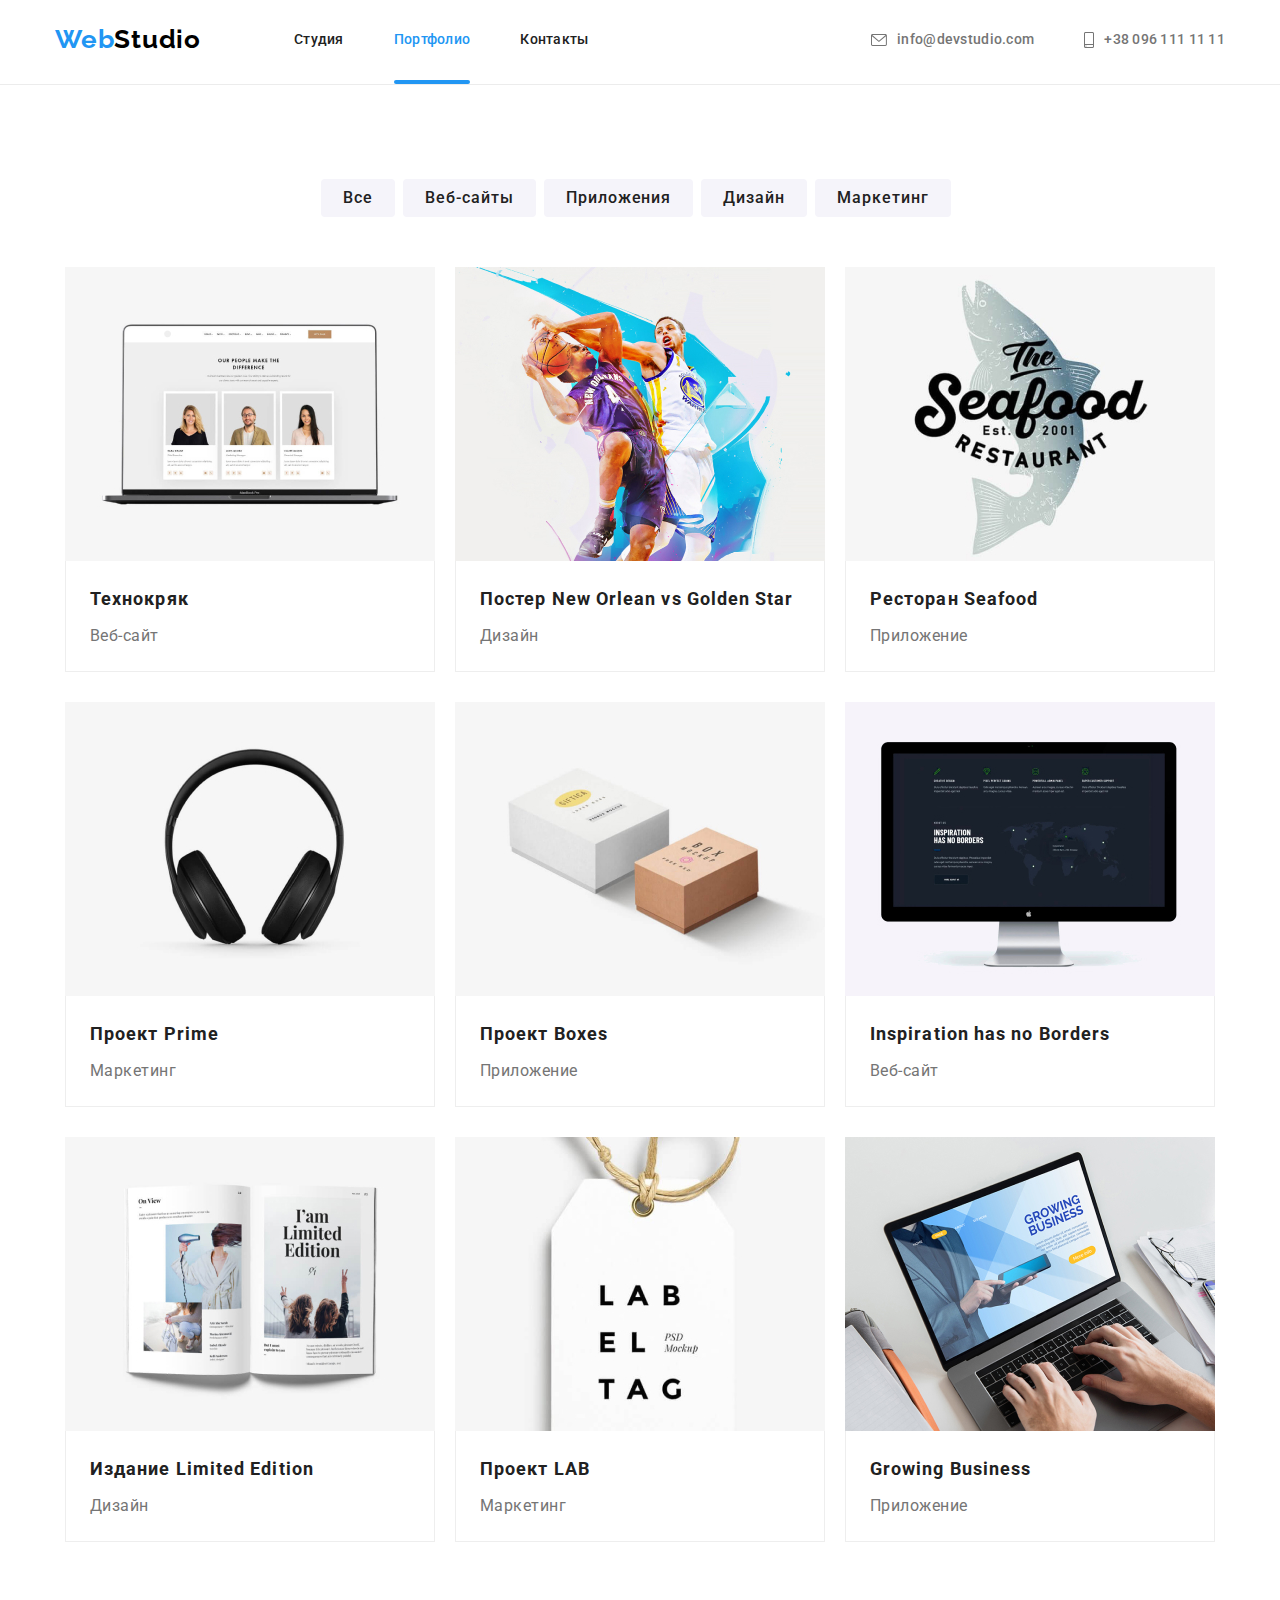
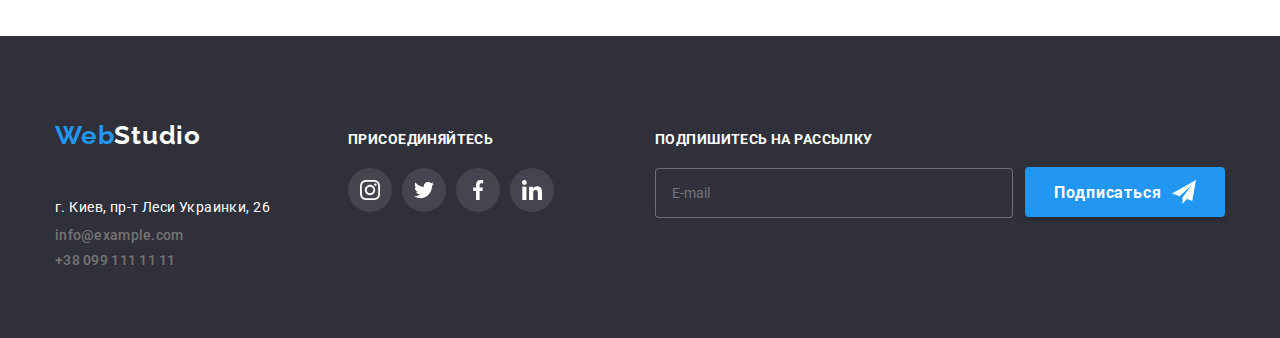
==== commit a93db038: "edit" ====
--- a/portfolio.html
+++ b/portfolio.html
@@ -1,419 +1,387 @@
 <!DOCTYPE html>
 <html lang="ru">
-
-<head>
-    <meta charset="UTF-8" />
-    <meta name="viewport" content="width=device-width, initial-scale=1.0" />
-    <link rel="preconnect" href="https://fonts.googleapis.com">
-    <link rel="preconnect" href="https://fonts.gstatic.com" crossorigin>
-    <link
-        href="https://fonts.googleapis.com/css2?family=Raleway:wght@700&family=Roboto:wght@400;500;700;900&display=swap"
-        rel="stylesheet">
-    <link rel="stylesheet"
-        href="https://cdnjs.cloudflare.com/ajax/libs/modern-normalize/0.6.0/modern-normalize.min.css">
-    <link rel="stylesheet" href="sass/main.css">
-    <title>GoIt задание</title>
-</head>
-
-<body>
-    <header class="header">
-        <div class="container">
-            <nav class="header__head">
-
-
-                <a href="./index.html" class="header__logo"><span>Web</span>Studio</a>
-
-
-                <button type="button" class="menu-button is-open" data-menu-button>
-                    <svg width="40px" height="40px" aria-label="Переключатель мобильного окна">
-                        <use href="./img/icons.svg#burger" class="burger"></use>
-                        <use href="./img/icons.svg#cross" class="cross"></use>
-                    </svg>
-                </button>
-
-                <div class="header__nav is-open" data-menu>
-                    <div class="nav">
-                        <ul class="nav__head">
-                            <li class="nav__item"><a href="./index.html" class="nav__text">Студия</a></li>
-                            <li class="nav__item link-now"><a href="./portfolio.html"
-                                    class="nav__text nav__link-active">Портфолио</a></li>
-                            <li class="nav__item"><a href="" class="nav__text">Контакты</a></li>
-                        </ul>
+    <head>
+        <meta charset="UTF-8" />
+        <meta name="viewport" content="width=device-width, initial-scale=1.0"/>
+        <link rel="preconnect" href="https://fonts.googleapis.com">
+        <link rel="preconnect" href="https://fonts.gstatic.com" crossorigin>
+        <link href="https://fonts.googleapis.com/css2?family=Raleway:wght@700&family=Roboto:wght@400;500;700;900&display=swap" rel="stylesheet">
+        <link rel="stylesheet" href="https://cdnjs.cloudflare.com/ajax/libs/modern-normalize/0.6.0/modern-normalize.min.css">
+        <link rel="stylesheet" href="sass/main.css">
+        <title>GoIt задание</title>
+    </head>
+    <body>
+        <header class="header">
+            <div class="container">
+                <nav class="header__head">
+        
+        
+                    <a href="./index.html" class="header__logo"><span>Web</span>Studio</a>
+
+
+                    <button type="button" class="menu-button is-open" data-menu-button>
+                        <svg width="40px" height="40px" aria-label="Переключатель мобильного окна">
+                            <use href="./img/icons.svg#burger" class="burger"></use>
+                            <use href="./img/icons.svg#cross" class="cross"></use>
+                        </svg>
+                    </button>
+        
+                    <div class="header__nav is-open" data-menu>
+                        <div class="nav">
+                            <ul class="nav__head">
+                                <li class="nav__item"><a href="./index.html" class="nav__text">Студия</a></li>
+                                <li class="nav__item link-now"><a href="./portfolio.html" class="nav__text nav__link-active">Портфолио</a></li>
+                                <li class="nav__item"><a href="" class="nav__text">Контакты</a></li>
+                            </ul>
+                        </div>
+        
+                        <div class="link">
+                            <ul class="link-one">
+                                <li class="link-one__item">
+                                    <a href="mailto:info@devstudio.com" class="link-one__cont">
+                                        <svg class="link-one__icon">
+                                            <use href="./img/icons.svg#email"></use>
+                                        </svg>
+                                        info@devstudio.com
+                                    </a>
+                                </li>
+                                <li class="link-one__item">
+                                    <a href="tel:+380961111111" class="link-one__cont link-one__cont-phone">
+                                        <svg class="link-one__icon-svg">
+                                            <use href="./img/icons.svg#smartphone"></use>
+                                        </svg>
+                                        +38 096 111 11 11
+                                    </a>
+                                </li>
+                            </ul>
+
+                            <ul class="head-links">
+                                <li class="head-links__li">
+                                    <a href="" class="head-links__text">Instagram</a>
+                                </li>
+                                <li class="head-links__li">
+                                    <a href="" class="head-links__text">Twitter</a>
+                                </li>
+                                <li class="head-links__li">
+                                    <a href="" class="head-links__text">Facebook</a>
+                                </li>
+                                <li class="head-links__li">
+                                    <a href="" class="head-links__text">LinkedIn</a>
+                                </li>
+                            </ul>
+                        </div>
                     </div>
-
-                    <div class="link">
-                        <ul class="link-one">
-                            <li class="link-one__item">
-                                <a href="mailto:info@devstudio.com" class="link-one__cont">
-                                    <svg class="link-one__icon">
-                                        <use href="./img/icons.svg#email"></use>
+                </nav>
+            </div>
+            <hr class="is-open"/>
+        </header>
+
+        <main>
+            <section class="main__portfolio">
+                <div class="container">
+                    <h1 class="portfolio__buttons-text">Кнопки</h1>
+                    <ul class="portfolio__buttons-list">
+                        <li><button type="button" class="portfolio__button">Все</button></li>
+                        <li><button type="button" class="portfolio__button">Веб-сайты</button></li>
+                        <li><button type="button" class="portfolio__button">Приложения</button></li>
+                        <li><button type="button" class="portfolio__button">Дизайн</button></li>
+                        <li><button type="button" class="portfolio__button">Маркетинг</button></li>
+                    </ul>
+                
+
+                    <ul class="portfolio__cards-list">
+                        <li class="portfolio__card">
+                            <a href="" class="portfolio__card-link">
+                                <div class="portfolio__overlay">
+                                    <div class="portfolio__overlay-container">
+                                        <p class="portfolio__overlay-text">Ресурс предлагает комплексные предложения с разным уровнем функционала и сервисов. Все это позволит посетителю получить исчерпывающие сведения о компании или частном лице.</p>
+                                        
+                                        <picture>
+                                            <source 
+                                            srcset="img/tech-tablet.jpg"
+                                            media="(max-width: 768px)"
+                                            />
+
+                                            <source 
+                                            srcset="img/tech-mobile.jpg" 
+                                            media="(max-width: 480px)" 
+                                            />
+
+                                            <img srcset="img/tech.jpg 370w, img/tech2.jpg 740w" src="img/tech.jpg" alt="Технокряк" class="portfolio__card-img"
+                                                width="370" sizes="370px" />
+                                        </picture>
+                                    </div>
+                                </div>
+
+                                <div class="portfolio__description">
+                                    <h2 class="portfolio__description-name">Технокряк</h2>
+                                    <p class="portfolio__description-text">Веб-сайт</p>
+                                </div>
+                            </a>
+                        </li>
+                        <li class="portfolio__card">
+                            <a href="" class="portfolio__card-link">
+                                <div class="portfolio__overlay">
+                                    <div class="portfolio__overlay-container">
+                                        <p class="portfolio__overlay-text">Lorem ipsum dolor sit, amet consectetur adipisicing elit. Illum rerum obcaecati ipsum eos officiis pariatur quasi eligendi nesciunt ab beatae excepturi exercitationem temporibus dicta quae, sit delectus nostrum voluptate odio!</p>
+                                        
+                                        <picture>
+                                            <source srcset="img/post-tablet.jpg" media="(max-width: 768px)" />
+                                            
+                                            <source srcset="img/post-mobile.jpg" media="(max-width: 480px)" />
+                                            
+                                            <img srcset="img/post.jpg 370w, img/post2.jpg 740w" src="img/post.jpg" alt="Постер New Orlean vs Golden Star"
+                                                class="portfolio__card-img" width="370" sizes="370px"/>
+                                        </picture>
+                                    </div>
+                                </div>
+
+                                <div class="portfolio__description">
+                                    <h2 class="portfolio__description-name">Постер New Orlean vs Golden Star</h2>
+                                    <p class="portfolio__description-text">Дизайн</p>
+                                </div>
+                            </a>
+                        </li>
+                        <li class="portfolio__card">
+                            <a href="" class="portfolio__card-link">
+                                <div class="portfolio__overlay">
+                                    <div class="portfolio__overlay-container">
+                                        <p class="portfolio__overlay-text">Lorem ipsum dolor sit, amet consectetur adipisicing elit. Dolores dignissimos similique itaque sit quod, iste accusantium quia reiciendis quaerat repudiandae sed eaque alias sequi consectetur, facilis ullam aliquam architecto soluta.</p>
+                                        
+                                        <picture>
+                                            <source srcset="img/rsf-tablet.jpg" media="(max-width: 768px)" />
+                                            
+                                            <source srcset="img/rsf-mobile.jpg" media="(max-width: 480px)" />
+                                            
+                                            <img srcset="img/rsf.jpg 370w, img/rsf2.jpg 740w" src="img/rsf.jpg" alt="Ресторан Seafood" class="portfolio__card-img"
+                                                width="370" sizes="370px"/>
+                                        </picture>
+                                    </div>
+                                </div>
+
+                                <div class="portfolio__description">
+                                    <h2 class="portfolio__description-name">Ресторан Seafood</h2>
+                                    <p class="portfolio__description-text">Приложение</p>
+                                </div>
+                            </a>
+                        </li>
+                        <li class="portfolio__card">
+                            <a href="" class="portfolio__card-link">
+                                <div class="portfolio__overlay">
+                                    <div class="portfolio__overlay-container">
+                                        <p class="portfolio__overlay-text">Lorem ipsum dolor sit amet consectetur adipisicing elit. Consectetur quis adipisci iste perspiciatis praesentium ullam iusto cumque. Dolores, fugiat atque? Hic iste quas id. Ea inventore quod dolorum incidunt velit.</p>
+                                        
+                                        <picture>
+                                            <source srcset="img/prime-tablet.jpg" media="(max-width: 768px)" />
+                                            
+                                            <source srcset="img/prime-mobile.jpg" media="(max-width: 480px)" />
+                                            
+                                            <img srcset="img/prime.jpg 370w, img/prime2.jpg 740w" src="img/prime.jpg" alt="Проект Prime" class="portfolio__card-img"
+                                                width="370" sizes="370px"/>
+                                        </picture>
+                                    </div>
+                                </div>
+
+                                <div class="portfolio__description">
+                                    <h2 class="portfolio__description-name">Проект Prime</h2>
+                                    <p class="portfolio__description-text">Маркетинг</p>
+                                </div>
+                            </a>
+                        </li>
+                        <li class="portfolio__card">
+                            <a href="" class="portfolio__card-link">
+                                <div class="portfolio__overlay">
+                                    <div class="portfolio__overlay-container">
+                                        <p class="portfolio__overlay-text">Lorem ipsum dolor sit amet, consectetur adipisicing elit. Voluptate quam dolores deleniti similique et quis inventore hic nihil molestias a, error consequatur itaque nobis cupiditate! Fugiat libero accusantium modi odit.</p>
+                                        
+                                        <picture>
+                                            <source srcset="img/boxes-tablet.jpg" media="(max-width: 768px)" />
+                                            
+                                            <source srcset="img/boxes-mobile.jpg" media="(max-width: 480px)" />
+                                            
+                                            <img srcset="img/boxes.jpg 370w, img/boxes2.jpg 740w" src="img/boxes.jpg" alt="Проект Boxes" class="portfolio__card-img"
+                                                width="370" sizes="370px"/>
+                                        </picture>
+                                    </div>
+                                </div>
+
+                                <div class="portfolio__description">
+                                    <h2 class="portfolio__description-name">Проект Boxes</h2>
+                                    <p class="portfolio__description-text">Приложение</p>
+                                </div>
+                            </a>
+                        </li>
+                        <li class="portfolio__card">
+                           <a href="" class="portfolio__card-link">
+                                <div class="portfolio__overlay">
+                                    <div class="portfolio__overlay-container">
+                                        <p class="portfolio__overlay-text">Lorem ipsum, dolor sit amet consectetur adipisicing elit. Sed mollitia nobis autem officiis quia nulla in nam beatae reiciendis laudantium odit, tenetur alias a illo neque, hic veritatis eius ad.</p>
+                                        
+                                        <picture>
+                                            <source srcset="img/bord-tablet.jpg" media="(max-width: 768px)" />
+                                            
+                                            <source srcset="img/bord-mobile.jpg" media="(max-width: 480px)" />
+                                            
+                                            
+                                            <img srcset="img/bord.jpg 370w, img/bord2.jpg 740w" src="img/bord.jpg" alt="Inspiration has no Borders"
+                                                class="portfolio__card-img" width="370" sizes="370px"/>
+                                        </picture>
+                                    </div>
+                                </div>
+                                
+                                <div class="portfolio__description">
+                                    <h2 class="portfolio__description-name">Inspiration has no Borders</h2>
+                                    <p class="portfolio__description-text">Веб-сайт</p>
+                                </div>
+                           </a>
+                        </li>
+                        <li class="portfolio__card">
+                            <a href="" class="portfolio__card-link">
+                                <div class="portfolio__overlay">
+                                    <div class="portfolio__overlay-container">
+                                        <p class="portfolio__overlay-text">Lorem ipsum dolor sit amet consectetur adipisicing elit. Enim assumenda, ullam odio labore deleniti ad tempore necessitatibus laudantium possimus, sit impedit repellendus recusandae optio omnis unde saepe dolorum blanditiis iusto!</p>
+                                        
+                                        <picture>
+                                            <source srcset="img/limed-tablet.jpg" media="(max-width: 768px)" />
+                                            
+                                            <source srcset="img/limed-mobile.jpg" media="(max-width: 480px)" />
+                                            
+                                            <img srcset="img/limed.jpg 370w, img/limed2.jpg 740w" src="img/limed.jpg" alt="Издание Limited Edition"
+                                                class="portfolio__card-img" width="370" sizes="370px"/>
+                                        </picture>
+                                    </div>
+                                </div>
+
+                                <div class="portfolio__description">
+                                    <h2 class="portfolio__description-name">Издание Limited Edition</h2>
+                                    <p class="portfolio__description-text">Дизайн</p>
+                                </div>
+                            </a>
+                        </li>
+                        <li class="portfolio__card">
+                            <a href="" class="portfolio__card-link">
+                                <div class="portfolio__overlay">
+                                    <div class="portfolio__overlay-container">
+                                        <p class="portfolio__overlay-text">Lorem, ipsum dolor sit amet consectetur adipisicing elit. Quas, repellendus? Sequi eveniet itaque porro et quod officia amet, vel distinctio, aspernatur culpa quibusdam blanditiis laborum odit alias! Esse, soluta perferendis?</p>
+                                        
+                                        <picture>
+                                            <source srcset="img/lab-tablet.jpg" media="(max-width: 768px)" />
+                                            
+                                            <source srcset="img/lab-mobile.jpg" media="(max-width: 480px)" />
+                                            
+                                            <img srcset="img/lab.jpg 370w, img/lab2.jpg 740w" src="img/lab.jpg" alt="Проект LAB" class="portfolio__card-img"
+                                                width="370" sizes="370px"/>
+                                        </picture>
+                                    </div>
+                                </div>
+                                
+                                <div class="portfolio__description">
+                                    <h2 class="portfolio__description-name">Проект LAB</h2>
+                                    <p class="portfolio__description-text">Маркетинг</p>
+                                </div>
+                            </a>
+                        </li>
+                        <li class="portfolio__card">
+                            <a href="" class="portfolio__card-link">
+                                <div class="portfolio__overlay">
+                                    <div class="portfolio__overlay-container">
+                                        <p class="portfolio__overlay-text">Lorem ipsum dolor sit amet consectetur, adipisicing elit. Consequuntur officia quisquam, quas id maiores quod mollitia? Tempore esse culpa sit placeat, explicabo eaque rerum cum officia illo non libero atque?</p>
+                                        
+                                        <picture>
+                                            <source srcset="img/business-tablet.jpg" media="(max-width: 768px)" />
+                                            
+                                            <source srcset="img/business-mobile.jpg" media="(max-width: 480px)" />
+                                            
+                                            <img srcset="img/business.jpg 370w, img/business2.jpg 740w" src="img/business.jpg" alt="Growing Business"
+                                                class="portfolio__card-img" width="370" sizes="370px"/>
+                                        </picture>
+                                    </div>
+                                </div>
+                                
+                                <div class="portfolio__description">
+                                    <h2 class="portfolio__description-name">Growing Business</h2>
+                                    <p class="portfolio__description-text">Приложение</p>
+                                </div>
+                            </a>
+                        </li>
+                    </ul>
+                </div>
+            </section>
+        </main>
+
+        <footer class="footer">
+            <div class="container">
+                <ul class="footer__list">
+                    <li>
+                        <a href="./index.html" class="footer__logo"><span class="footer__logo-web">Web</span>Studio</a>
+        
+                        <address>
+                            <ul class="address">
+                                <li class="address__link">
+                                    <a href="https://goo.gl/maps/3A8JLFoaWC5GZ7m9A" class="address__link-text">г. Киев, пр-т
+                                        Леси Украинки, 26</a>
+                                </li>
+                                <li class="address__link">
+                                    <a href="mailto:info@example.com" class="address__link-text_grey">info@example.com</a>
+                                </li>
+                                <li class="address__link">
+                                    <a href="tel:+380991111111" class="address__link-text_grey">+38 099 111 11 11</a>
+                                </li>
+                            </ul>
+                        </address>
+                    </li>
+        
+                    <li>
+                        <p class="join">присоединяйтесь</p>
+                        <ul class="footer__network">
+                            <li>
+                                <a href="">
+                                    <svg class="footer__network-svg">
+                                        <use href="img/icons.svg#instagram"></use>
                                     </svg>
-                                    info@devstudio.com
                                 </a>
                             </li>
-                            <li class="link-one__item">
-                                <a href="tel:+380961111111" class="link-one__cont link-one__cont-phone">
-                                    <svg class="link-one__icon-svg">
-                                        <use href="./img/icons.svg#smartphone"></use>
+                            <li>
+                                <a href="">
+                                    <svg class="footer__network-svg">
+                                        <use href="img/icons.svg#twitter"></use>
                                     </svg>
-                                    +38 096 111 11 11
+                                </a>
+                            </li>
+                            <li>
+                                <a href="">
+                                    <svg class="footer__network-svg">
+                                        <use href="img/icons.svg#facebook"></use>
+                                    </svg>
+                                </a>
+                            </li>
+                            <li>
+                                <a href="">
+                                    <svg class="footer__network-svg">
+                                        <use href="img/icons.svg#linkedin"></use>
+                                    </svg>
                                 </a>
                             </li>
                         </ul>
-
-                        <ul class="head-links">
-                            <li class="head-links__li">
-                                <a href="" class="head-links__text">Instagram</a>
-                            </li>
-                            <li class="head-links__li">
-                                <a href="" class="head-links__text">Twitter</a>
-                            </li>
-                            <li class="head-links__li">
-                                <a href="" class="head-links__text">Facebook</a>
-                            </li>
-                            <li class="head-links__li">
-                                <a href="" class="head-links__text">LinkedIn</a>
-                            </li>
-                        </ul>
-                    </div>
-                </div>
-            </nav>
-        </div>
-        <hr />
-    </header>
-
-    <main>
-        <section class="main__portfolio">
-            <div class="container">
-                <h1 class="portfolio__buttons-text">Кнопки</h1>
-                <ul class="portfolio__buttons-list">
-                    <li><button type="button" class="portfolio__button">Все</button></li>
-                    <li><button type="button" class="portfolio__button">Веб-сайты</button></li>
-                    <li><button type="button" class="portfolio__button">Приложения</button></li>
-                    <li><button type="button" class="portfolio__button">Дизайн</button></li>
-                    <li><button type="button" class="portfolio__button">Маркетинг</button></li>
-                </ul>
-
-
-                <ul class="portfolio__cards-list">
-                    <li class="portfolio__card">
-                        <a href="" class="portfolio__card-link">
-                            <div class="portfolio__overlay">
-                                <div class="portfolio__overlay-container">
-                                    <p class="portfolio__overlay-text">Ресурс предлагает комплексные предложения с
-                                        разным уровнем функционала и сервисов. Все это позволит посетителю получить
-                                        исчерпывающие сведения о компании или частном лице.</p>
-
-                                    <picture>
-                                        <source srcset="img/tech-tablet.jpg" media="(max-width: 768px)" />
-
-                                        <source srcset="img/tech-mobile.jpg" media="(max-width: 480px)" />
-
-                                        <img srcset="img/tech.jpg 370w, img/tech2.jpg 740w" src="img/tech.jpg"
-                                            alt="Технокряк" class="portfolio__card-img" width="370" sizes="370px" />
-                                    </picture>
-                                </div>
-                            </div>
-
-                            <div class="portfolio__description">
-                                <h2 class="portfolio__description-name">Технокряк</h2>
-                                <p class="portfolio__description-text">Веб-сайт</p>
-                            </div>
-                        </a>
                     </li>
-                    <li class="portfolio__card">
-                        <a href="" class="portfolio__card-link">
-                            <div class="portfolio__overlay">
-                                <div class="portfolio__overlay-container">
-                                    <p class="portfolio__overlay-text">Lorem ipsum dolor sit, amet consectetur
-                                        adipisicing elit. Illum rerum obcaecati ipsum eos officiis pariatur quasi
-                                        eligendi nesciunt ab beatae excepturi exercitationem temporibus dicta quae, sit
-                                        delectus nostrum voluptate odio!</p>
-
-                                    <picture>
-                                        <source srcset="img/post-tablet.jpg" media="(max-width: 768px)" />
-
-                                        <source srcset="img/post-mobile.jpg" media="(max-width: 480px)" />
-
-                                        <img srcset="img/post.jpg 370w, img/post2.jpg 740w" src="img/post.jpg"
-                                            alt="Постер New Orlean vs Golden Star" class="portfolio__card-img"
-                                            width="370" sizes="370px" />
-                                    </picture>
-                                </div>
-                            </div>
-
-                            <div class="portfolio__description">
-                                <h2 class="portfolio__description-name">Постер New Orlean vs Golden Star</h2>
-                                <p class="portfolio__description-text">Дизайн</p>
-                            </div>
-                        </a>
-                    </li>
-                    <li class="portfolio__card">
-                        <a href="" class="portfolio__card-link">
-                            <div class="portfolio__overlay">
-                                <div class="portfolio__overlay-container">
-                                    <p class="portfolio__overlay-text">Lorem ipsum dolor sit, amet consectetur
-                                        adipisicing elit. Dolores dignissimos similique itaque sit quod, iste
-                                        accusantium quia reiciendis quaerat repudiandae sed eaque alias sequi
-                                        consectetur, facilis ullam aliquam architecto soluta.</p>
-
-                                    <picture>
-                                        <source srcset="img/rsf-tablet.jpg" media="(max-width: 768px)" />
-
-                                        <source srcset="img/rsf-mobile.jpg" media="(max-width: 480px)" />
-
-                                        <img srcset="img/rsf.jpg 370w, img/rsf2.jpg 740w" src="img/rsf.jpg"
-                                            alt="Ресторан Seafood" class="portfolio__card-img" width="370"
-                                            sizes="370px" />
-                                    </picture>
-                                </div>
-                            </div>
-
-                            <div class="portfolio__description">
-                                <h2 class="portfolio__description-name">Ресторан Seafood</h2>
-                                <p class="portfolio__description-text">Приложение</p>
-                            </div>
-                        </a>
-                    </li>
-                    <li class="portfolio__card">
-                        <a href="" class="portfolio__card-link">
-                            <div class="portfolio__overlay">
-                                <div class="portfolio__overlay-container">
-                                    <p class="portfolio__overlay-text">Lorem ipsum dolor sit amet consectetur
-                                        adipisicing elit. Consectetur quis adipisci iste perspiciatis praesentium ullam
-                                        iusto cumque. Dolores, fugiat atque? Hic iste quas id. Ea inventore quod dolorum
-                                        incidunt velit.</p>
-
-                                    <picture>
-                                        <source srcset="img/prime-tablet.jpg" media="(max-width: 768px)" />
-
-                                        <source srcset="img/prime-mobile.jpg" media="(max-width: 480px)" />
-
-                                        <img srcset="img/prime.jpg 370w, img/prime2.jpg 740w" src="img/prime.jpg"
-                                            alt="Проект Prime" class="portfolio__card-img" width="370" sizes="370px" />
-                                    </picture>
-                                </div>
-                            </div>
-
-                            <div class="portfolio__description">
-                                <h2 class="portfolio__description-name">Проект Prime</h2>
-                                <p class="portfolio__description-text">Маркетинг</p>
-                            </div>
-                        </a>
-                    </li>
-                    <li class="portfolio__card">
-                        <a href="" class="portfolio__card-link">
-                            <div class="portfolio__overlay">
-                                <div class="portfolio__overlay-container">
-                                    <p class="portfolio__overlay-text">Lorem ipsum dolor sit amet, consectetur
-                                        adipisicing elit. Voluptate quam dolores deleniti similique et quis inventore
-                                        hic nihil molestias a, error consequatur itaque nobis cupiditate! Fugiat libero
-                                        accusantium modi odit.</p>
-
-                                    <picture>
-                                        <source srcset="img/boxes-tablet.jpg" media="(max-width: 768px)" />
-
-                                        <source srcset="img/boxes-mobile.jpg" media="(max-width: 480px)" />
-
-                                        <img srcset="img/boxes.jpg 370w, img/boxes2.jpg 740w" src="img/boxes.jpg"
-                                            alt="Проект Boxes" class="portfolio__card-img" width="370" sizes="370px" />
-                                    </picture>
-                                </div>
-                            </div>
-
-                            <div class="portfolio__description">
-                                <h2 class="portfolio__description-name">Проект Boxes</h2>
-                                <p class="portfolio__description-text">Приложение</p>
-                            </div>
-                        </a>
-                    </li>
-                    <li class="portfolio__card">
-                        <a href="" class="portfolio__card-link">
-                            <div class="portfolio__overlay">
-                                <div class="portfolio__overlay-container">
-                                    <p class="portfolio__overlay-text">Lorem ipsum, dolor sit amet consectetur
-                                        adipisicing elit. Sed mollitia nobis autem officiis quia nulla in nam beatae
-                                        reiciendis laudantium odit, tenetur alias a illo neque, hic veritatis eius ad.
-                                    </p>
-
-                                    <picture>
-                                        <source srcset="img/bord-tablet.jpg" media="(max-width: 768px)" />
-
-                                        <source srcset="img/bord-mobile.jpg" media="(max-width: 480px)" />
-
-
-                                        <img srcset="img/bord.jpg 370w, img/bord2.jpg 740w" src="img/bord.jpg"
-                                            alt="Inspiration has no Borders" class="portfolio__card-img" width="370"
-                                            sizes="370px" />
-                                    </picture>
-                                </div>
-                            </div>
-
-                            <div class="portfolio__description">
-                                <h2 class="portfolio__description-name">Inspiration has no Borders</h2>
-                                <p class="portfolio__description-text">Веб-сайт</p>
-                            </div>
-                        </a>
-                    </li>
-                    <li class="portfolio__card">
-                        <a href="" class="portfolio__card-link">
-                            <div class="portfolio__overlay">
-                                <div class="portfolio__overlay-container">
-                                    <p class="portfolio__overlay-text">Lorem ipsum dolor sit amet consectetur
-                                        adipisicing elit. Enim assumenda, ullam odio labore deleniti ad tempore
-                                        necessitatibus laudantium possimus, sit impedit repellendus recusandae optio
-                                        omnis unde saepe dolorum blanditiis iusto!</p>
-
-                                    <picture>
-                                        <source srcset="img/limed-tablet.jpg" media="(max-width: 768px)" />
-
-                                        <source srcset="img/limed-mobile.jpg" media="(max-width: 480px)" />
-
-                                        <img srcset="img/limed.jpg 370w, img/limed2.jpg 740w" src="img/limed.jpg"
-                                            alt="Издание Limited Edition" class="portfolio__card-img" width="370"
-                                            sizes="370px" />
-                                    </picture>
-                                </div>
-                            </div>
-
-                            <div class="portfolio__description">
-                                <h2 class="portfolio__description-name">Издание Limited Edition</h2>
-                                <p class="portfolio__description-text">Дизайн</p>
-                            </div>
-                        </a>
-                    </li>
-                    <li class="portfolio__card">
-                        <a href="" class="portfolio__card-link">
-                            <div class="portfolio__overlay">
-                                <div class="portfolio__overlay-container">
-                                    <p class="portfolio__overlay-text">Lorem, ipsum dolor sit amet consectetur
-                                        adipisicing elit. Quas, repellendus? Sequi eveniet itaque porro et quod officia
-                                        amet, vel distinctio, aspernatur culpa quibusdam blanditiis laborum odit alias!
-                                        Esse, soluta perferendis?</p>
-
-                                    <picture>
-                                        <source srcset="img/lab-tablet.jpg" media="(max-width: 768px)" />
-
-                                        <source srcset="img/lab-mobile.jpg" media="(max-width: 480px)" />
-
-                                        <img srcset="img/lab.jpg 370w, img/lab2.jpg 740w" src="img/lab.jpg"
-                                            alt="Проект LAB" class="portfolio__card-img" width="370" sizes="370px" />
-                                    </picture>
-                                </div>
-                            </div>
-
-                            <div class="portfolio__description">
-                                <h2 class="portfolio__description-name">Проект LAB</h2>
-                                <p class="portfolio__description-text">Маркетинг</p>
-                            </div>
-                        </a>
-                    </li>
-                    <li class="portfolio__card">
-                        <a href="" class="portfolio__card-link">
-                            <div class="portfolio__overlay">
-                                <div class="portfolio__overlay-container">
-                                    <p class="portfolio__overlay-text">Lorem ipsum dolor sit amet consectetur,
-                                        adipisicing elit. Consequuntur officia quisquam, quas id maiores quod mollitia?
-                                        Tempore esse culpa sit placeat, explicabo eaque rerum cum officia illo non
-                                        libero atque?</p>
-
-                                    <picture>
-                                        <source srcset="img/business-tablet.jpg" media="(max-width: 768px)" />
-
-                                        <source srcset="img/business-mobile.jpg" media="(max-width: 480px)" />
-
-                                        <img srcset="img/business.jpg 370w, img/business2.jpg 740w"
-                                            src="img/business.jpg" alt="Growing Business" class="portfolio__card-img"
-                                            width="370" sizes="370px" />
-                                    </picture>
-                                </div>
-                            </div>
-
-                            <div class="portfolio__description">
-                                <h2 class="portfolio__description-name">Growing Business</h2>
-                                <p class="portfolio__description-text">Приложение</p>
-                            </div>
-                        </a>
+        
+                    <li>
+                        <p class="subscribe-text">Подпишитесь на рассылку</p>
+                        <form class="footer__form">
+                            <label for="email-footer" class="footer__label"></label>
+                            <input type="email" name="email" id="email-footer" placeholder="E-mail" class="footer__input">
+                            <button class="footer__subscribe-button">
+                                <span class="footer__subscribe-text">Подписаться</span>
+                                <svg class="footer__subscribe-svg">
+                                    <use href="./img/icons.svg#telegram" class="foter__svg-link"></use>
+                                </svg>
+                            </button>
+                        </form>
                     </li>
                 </ul>
             </div>
-        </section>
-    </main>
-
-    <footer class="footer">
-        <div class="container">
-            <ul class="footer__list">
-                <li>
-                    <a href="./index.html" class="footer__logo"><span class="footer__logo-web">Web</span>Studio</a>
-
-                    <address>
-                        <ul class="address">
-                            <li class="address__link">
-                                <a href="https://goo.gl/maps/3A8JLFoaWC5GZ7m9A" class="address__link-text">г. Киев, пр-т
-                                    Леси Украинки, 26</a>
-                            </li>
-                            <li class="address__link">
-                                <a href="mailto:info@example.com" class="address__link-text_grey">info@example.com</a>
-                            </li>
-                            <li class="address__link">
-                                <a href="tel:+380991111111" class="address__link-text_grey">+38 099 111 11 11</a>
-                            </li>
-                        </ul>
-                    </address>
-                </li>
-
-                <li>
-                    <p class="join">присоединяйтесь</p>
-                    <ul class="footer__network">
-                        <li>
-                            <a href="">
-                                <svg class="footer__network-svg">
-                                    <use href="img/icons.svg#instagram"></use>
-                                </svg>
-                            </a>
-                        </li>
-                        <li>
-                            <a href="">
-                                <svg class="footer__network-svg">
-                                    <use href="img/icons.svg#twitter"></use>
-                                </svg>
-                            </a>
-                        </li>
-                        <li>
-                            <a href="">
-                                <svg class="footer__network-svg">
-                                    <use href="img/icons.svg#facebook"></use>
-                                </svg>
-                            </a>
-                        </li>
-                        <li>
-                            <a href="">
-                                <svg class="footer__network-svg">
-                                    <use href="img/icons.svg#linkedin"></use>
-                                </svg>
-                            </a>
-                        </li>
-                    </ul>
-                </li>
-
-                <li>
-                    <p class="subscribe-text">Подпишитесь на рассылку</p>
-                    <form class="footer__form">
-                        <label for="email-footer" class="footer__label"></label>
-                        <input type="email" name="email" id="email-footer" placeholder="E-mail" class="footer__input">
-                        <button class="footer__subscribe-button">
-                            <span class="footer__subscribe-text">Подписаться</span>
-                            <svg class="footer__subscribe-svg">
-                                <use href="./img/icons.svg#telegram" class="foter__svg-link"></use>
-                            </svg>
-                        </button>
-                    </form>
-                </li>
-            </ul>
-        </div>
-    </footer>
-
-    <script src="./js/mobile-menu.js"></script>
-</body>
-
+        </footer>
+
+        <script src="./js/mobile-menu.js"></script>
+    </body>
 </html>--- a/sass/main.css
+++ b/sass/main.css
@@ -183,9 +183,6 @@
   display: -webkit-box;
   display: -ms-flexbox;
   display: flex;
-  -webkit-box-align: center;
-      -ms-flex-align: center;
-          align-items: center;
   margin-left: auto;
   list-style: none;
 }
@@ -452,10 +449,6 @@
   -webkit-box-pack: justify;
       -ms-flex-pack: justify;
           justify-content: space-between;
-}
-
-.footer__list > li {
-  margin-right: 70px;
 }
 
 .footer__list > li:last-child {
@@ -1147,15 +1140,764 @@
   color: #ffffff;
 }
 
-@media screen and (max-width: 1200px) {
+@media screen and (min-width: 320px) and (max-width: 479px) {
+  .header {
+    position: relative;
+  }
+  .header__head {
+    -webkit-box-align: center;
+        -ms-flex-align: center;
+            align-items: center;
+    -webkit-box-pack: justify;
+        -ms-flex-pack: justify;
+            justify-content: space-between;
+  }
+  .header__head ul.nav__head {
+    margin-left: 40px;
+    margin-right: 0;
+  }
+  .header__head ul.nav__head .nav__item {
+    margin-top: 0;
+    margin-bottom: 32px;
+  }
+  .header__head ul.nav__head .nav__item:last-child {
+    margin-bottom: 0;
+  }
+  .header__nav {
+    display: -webkit-box;
+    display: -ms-flexbox;
+    display: flex;
+    position: absolute;
+    top: 100%;
+    width: 100%;
+    height: 93vh;
+    left: 0;
+    background-color: #ffffff;
+    -webkit-box-orient: vertical;
+    -webkit-box-direction: normal;
+        -ms-flex-direction: column;
+            flex-direction: column;
+    z-index: 2;
+    -webkit-box-pack: start;
+        -ms-flex-pack: start;
+            justify-content: flex-start;
+  }
+  .header__nav.is-open {
+    display: none;
+  }
+  .head-links {
+    -ms-flex-wrap: wrap;
+        flex-wrap: wrap;
+  }
   .container {
     width: 100%;
   }
-}
-
-@media screen and (max-width: 768px) {
+  .header__logo.is-open {
+    display: none;
+  }
+  .flex-end {
+    -webkit-box-pack: end;
+        -ms-flex-pack: end;
+            justify-content: flex-end;
+  }
+  .header__logo {
+    display: block;
+    margin-right: 0;
+    font-size: 24px;
+  }
+  .menu-button {
+    display: block;
+    border: none;
+    background-color: #ffffff;
+    padding-top: 17px;
+    padding-bottom: 17px;
+  }
+  .menu-button .burger {
+    display: none;
+  }
+  .menu-button.is-open .burger {
+    display: block;
+  }
+  .menu-button.is-open .cross {
+    display: none;
+  }
+  .menu-button__svg {
+    fill: #212121;
+  }
+  .menu-button__svg:hover,
+  .menu-button__svg:focus {
+    fill: #2196F3;
+  }
+  .nav__head {
+    display: block;
+  }
+  .nav__text {
+    font-family: Roboto;
+    font-size: Medium;
+    font-size: 40px;
+    line-height: 47px;
+    line-height: 100%;
+    padding-top: 0;
+    padding-bottom: 0;
+  }
+  .link-now::after {
+    display: none;
+  }
+  .header .link-one {
+    display: -webkit-box;
+    display: -ms-flexbox;
+    display: flex;
+    -webkit-box-orient: vertical;
+    -webkit-box-direction: reverse;
+        -ms-flex-direction: column-reverse;
+            flex-direction: column-reverse;
+    margin-left: 40px;
+    margin-top: 302px;
+    -webkit-box-pack: baseline;
+        -ms-flex-pack: baseline;
+            justify-content: baseline;
+  }
+  .link-one__icon {
+    display: none;
+  }
+  .link-one__icon-svg {
+    display: none;
+  }
+  .link-one__cont {
+    font-family: Roboto;
+    font-style: Medium;
+    font-size: 24px;
+    line-height: 28px;
+    line-height: 100%;
+  }
+  .link-one__cont-phone {
+    font-family: Roboto;
+    font-style: Medium;
+    font-size: 34px;
+    line-height: 40px;
+    line-height: 100%;
+    color: #2196F3;
+  }
+  .head-links {
+    display: -webkit-box;
+    display: -ms-flexbox;
+    display: flex;
+    margin-top: 34px;
+    margin-left: 30px;
+    margin-bottom: 48px;
+  }
+  .head-links__li {
+    padding-right: 10px;
+    padding-left: 10px;
+    border-right: 1px solid rgba(33, 33, 33, 0.2);
+  }
+  .head-links__li:last-child {
+    padding-right: 0;
+    border-right: none;
+  }
+  .head-links__text {
+    font-family: Roboto;
+    font-style: Medium;
+    font-size: 18px;
+    line-height: 22px;
+    line-height: 104%;
+    color: #2196F3;
+  }
+  hr.is-open {
+    display: none;
+  }
+  hr {
+    display: block;
+  }
+  .modal {
+    width: 98%;
+  }
+  .modal__button-close {
+    left: auto;
+    right: 0;
+  }
+  .form__input {
+    width: auto;
+  }
+  textarea {
+    width: auto;
+    margin-bottom: 0;
+  }
+  .form__checkbox {
+    display: -webkit-box;
+    display: -ms-flexbox;
+    display: flex;
+    -webkit-box-align: center;
+        -ms-flex-align: center;
+            align-items: center;
+  }
+  .check-text {
+    font-family: Roboto;
+    font-style: Medium;
+    font-size: 12px;
+    line-height: 14px;
+    line-height: 100%;
+  }
+  .main__section-background {
+    background-repeat: no-repeat;
+    background-size: cover;
+    background-image: -webkit-gradient(linear, left top, right top, from(rgba(47, 48, 58, 0.4)), to(rgba(47, 48, 58, 0.4))), url(../img/bg-mobile.jpg);
+    background-image: linear-gradient(to right, rgba(47, 48, 58, 0.4), rgba(47, 48, 58, 0.4)), url(../img/bg-mobile.jpg);
+  }
+  .solutions {
+    width: auto;
+    font-size: 26px;
+  }
+  .main__section-peculiarities .list li {
+    max-width: 100%;
+  }
+  .main__section-team .list .list__card {
+    margin: 0;
+    max-width: 100%;
+    width: 100%;
+    margin-bottom: 30px;
+  }
+  .main__section-team .list__card:last-child {
+    margin-bottom: 0;
+  }
+  .list {
+    display: -webkit-box;
+    display: -ms-flexbox;
+    display: flex;
+    max-width: 100%;
+    -webkit-box-orient: vertical;
+    -webkit-box-direction: normal;
+        -ms-flex-direction: column;
+            flex-direction: column;
+    -webkit-box-pack: center;
+        -ms-flex-pack: center;
+            justify-content: center;
+    -webkit-box-align: center;
+        -ms-flex-align: center;
+            align-items: center;
+  }
+  .list__li {
+    width: 100%;
+    max-width: 100%;
+  }
+  .list__icon {
+    width: 100%;
+  }
+  .list__card-network {
+    -webkit-box-pack: center;
+        -ms-flex-pack: center;
+            justify-content: center;
+  }
+  .list__description {
+    width: 100%;
+  }
+  .list__description-margin {
+    margin-bottom: 30px;
+  }
+  .list__name {
+    text-align: center;
+    margin: auto;
+    margin-top: 30px;
+    margin-bottom: 10px;
+  }
+  .list__card > picture > img {
+    width: 100%;
+  }
+  .main__section-doing {
+    display: none;
+  }
+  .our-team__text {
+    font-size: 28px;
+  }
+  .main__section-client .companies {
+    -webkit-box-pack: justify;
+        -ms-flex-pack: justify;
+            justify-content: space-between;
+  }
+  .main__section-client .companies__icon {
+    margin-bottom: 30px;
+    width: 47%;
+  }
+  .main__section-client .companies__icon:nth-child(n+5) {
+    margin-bottom: 0;
+  }
+  .main__section-client .companies__svg {
+    width: 100%;
+  }
+  .main__section-client .clients__text {
+    font-size: 28px;
+  }
+  .portfolio__cards-list {
+    margin-top: 25px;
+  }
+  .portfolio__card {
+    margin-right: 0;
+    width: 450px;
+  }
+  .portfolio__overlay {
+    width: 100%;
+  }
+  .portfolio__overlay-container > picture > img {
+    width: 100%;
+  }
+  .portfolio__card-img {
+    width: 100%;
+  }
+  .portfolio__overlay-container::before {
+    -webkit-transform: translateY(122%);
+            transform: translateY(122%);
+  }
+  .portfolio__buttons-list {
+    -webkit-box-pack: start;
+        -ms-flex-pack: start;
+            justify-content: start;
+    -ms-flex-wrap: wrap;
+        flex-wrap: wrap;
+    margin-bottom: 0;
+  }
+  .portfolio__buttons-list > li {
+    margin-bottom: 15px;
+  }
+  .footer__list > li {
+    margin-top: 0;
+    margin-left: 0;
+    margin-right: 0;
+    margin-bottom: 60px;
+    width: 100%;
+  }
+  .footer__list .footer__form {
+    display: -webkit-box;
+    display: -ms-flexbox;
+    display: flex;
+    -webkit-box-orient: vertical;
+    -webkit-box-direction: normal;
+        -ms-flex-direction: column;
+            flex-direction: column;
+    -webkit-box-pack: center;
+        -ms-flex-pack: center;
+            justify-content: center;
+    -webkit-box-align: center;
+        -ms-flex-align: center;
+            align-items: center;
+  }
+  .footer__list .footer__form .footer__input {
+    width: 100%;
+    margin-right: 0;
+  }
+  .footer__list .footer__logo,
+  .footer__list .join,
+  .footer__list .subscribe-text {
+    padding-top: 0;
+    padding-bottom: 0;
+    text-align: center;
+  }
+  .footer__list .footer__logo {
+    font-size: 24px;
+  }
+  address {
+    margin-top: 20px;
+  }
+  .address {
+    margin-top: 0;
+    margin: auto;
+    text-align: center;
+  }
+  .address__link {
+    margin: 0;
+    padding-bottom: 8px;
+  }
+  .address__link:last-child {
+    padding-bottom: 0;
+  }
+  .footer__network {
+    -webkit-box-pack: center;
+        -ms-flex-pack: center;
+            justify-content: center;
+  }
+  .footer__subscribe-button {
+    margin-top: 20px;
+  }
+}
+
+@media screen and (min-width: 480px) and (max-width: 767px) {
+  .header {
+    position: relative;
+  }
+  .header__head {
+    -webkit-box-align: center;
+        -ms-flex-align: center;
+            align-items: center;
+    -webkit-box-pack: justify;
+        -ms-flex-pack: justify;
+            justify-content: space-between;
+  }
+  .header__head ul.nav__head {
+    margin-left: 40px;
+    margin-right: 0;
+  }
+  .header__head ul.nav__head .nav__item {
+    margin-top: 0;
+    margin-bottom: 32px;
+  }
+  .header__head ul.nav__head .nav__item:last-child {
+    margin-bottom: 0;
+  }
+  .header__nav {
+    display: -webkit-box;
+    display: -ms-flexbox;
+    display: flex;
+    position: absolute;
+    top: 100%;
+    width: 100%;
+    height: 93vh;
+    left: 0;
+    background-color: #ffffff;
+    -webkit-box-orient: vertical;
+    -webkit-box-direction: normal;
+        -ms-flex-direction: column;
+            flex-direction: column;
+    z-index: 2;
+    -webkit-box-pack: start;
+        -ms-flex-pack: start;
+            justify-content: flex-start;
+  }
+  .header__nav.is-open {
+    display: none;
+  }
+  .container {
+    width: 100%;
+  }
+  .header__logo.is-open {
+    display: none;
+  }
+  .header__logo {
+    margin-right: 0;
+    font-size: 24px;
+  }
+  .flex-end {
+    -webkit-box-pack: end;
+        -ms-flex-pack: end;
+            justify-content: flex-end;
+  }
+  .header__logo {
+    display: block;
+  }
+  .menu-button {
+    display: block;
+    border: none;
+    background-color: #ffffff;
+    padding-top: 17px;
+    padding-bottom: 17px;
+  }
+  .menu-button .burger {
+    display: none;
+  }
+  .menu-button.is-open .burger {
+    display: block;
+  }
+  .menu-button.is-open .cross {
+    display: none;
+  }
+  .menu-button__svg {
+    fill: #212121;
+  }
+  .menu-button__svg:hover,
+  .menu-button__svg:focus {
+    fill: #2196F3;
+  }
+  .nav__head {
+    display: block;
+  }
+  .nav__text {
+    font-family: Roboto;
+    font-size: Medium;
+    font-size: 40px;
+    line-height: 47px;
+    line-height: 100%;
+    padding-top: 0;
+    padding-bottom: 0;
+  }
+  .link-now::after {
+    display: none;
+  }
+  .header .link-one {
+    display: -webkit-box;
+    display: -ms-flexbox;
+    display: flex;
+    -webkit-box-orient: vertical;
+    -webkit-box-direction: reverse;
+        -ms-flex-direction: column-reverse;
+            flex-direction: column-reverse;
+    margin-left: 40px;
+    margin-top: 302px;
+    -webkit-box-pack: baseline;
+        -ms-flex-pack: baseline;
+            justify-content: baseline;
+  }
+  .link-one__icon {
+    display: none;
+  }
+  .link-one__icon-svg {
+    display: none;
+  }
+  .link-one__cont {
+    font-family: Roboto;
+    font-style: Medium;
+    font-size: 24px;
+    line-height: 28px;
+    line-height: 100%;
+    margin-bottom: 0;
+  }
+  .link-one__cont-phone {
+    font-family: Roboto;
+    font-style: Medium;
+    font-size: 34px;
+    line-height: 40px;
+    line-height: 100%;
+    color: #2196F3;
+  }
+  .head-links {
+    display: -webkit-box;
+    display: -ms-flexbox;
+    display: flex;
+    margin-top: 34px;
+    margin-left: 30px;
+    margin-bottom: 48px;
+  }
+  .head-links__li {
+    padding-right: 10px;
+    padding-left: 10px;
+    border-right: 1px solid rgba(33, 33, 33, 0.2);
+  }
+  .head-links__li:last-child {
+    padding-right: 0;
+    border-right: none;
+  }
+  .head-links__text {
+    font-family: Roboto;
+    font-style: Medium;
+    font-size: 18px;
+    line-height: 22px;
+    line-height: 104%;
+    color: #2196F3;
+  }
+  hr.is-open {
+    display: none;
+  }
+  hr {
+    display: block;
+  }
+  .modal {
+    width: 450px;
+  }
+  .modal__button-close {
+    left: auto;
+    right: 0;
+  }
+  .form__input {
+    width: auto;
+  }
+  textarea {
+    width: auto;
+  }
+  .form__checkbox {
+    display: -webkit-box;
+    display: -ms-flexbox;
+    display: flex;
+    -webkit-box-align: center;
+        -ms-flex-align: center;
+            align-items: center;
+  }
+  .check-text {
+    font-family: Roboto;
+    font-style: Medium;
+    font-size: 12px;
+    line-height: 14px;
+    line-height: 100%;
+  }
+  .main__section-background {
+    background-repeat: no-repeat;
+    background-size: cover;
+    background-image: -webkit-gradient(linear, left top, right top, from(rgba(47, 48, 58, 0.4)), to(rgba(47, 48, 58, 0.4))), url(../img/bg-mobile.jpg);
+    background-image: linear-gradient(to right, rgba(47, 48, 58, 0.4), rgba(47, 48, 58, 0.4)), url(../img/bg-mobile.jpg);
+  }
+  .solutions {
+    width: auto;
+    font-size: 26px;
+  }
+  .main__section-peculiarities .list li {
+    max-width: 100%;
+  }
+  .main__section-team .list .list__card {
+    margin: 0;
+    max-width: 100%;
+    width: 100%;
+    margin-bottom: 30px;
+  }
+  .main__section-team .list__card:last-child {
+    margin-bottom: 0;
+  }
+  .list {
+    display: -webkit-box;
+    display: -ms-flexbox;
+    display: flex;
+    max-width: 100%;
+    -webkit-box-orient: vertical;
+    -webkit-box-direction: normal;
+        -ms-flex-direction: column;
+            flex-direction: column;
+    -webkit-box-pack: center;
+        -ms-flex-pack: center;
+            justify-content: center;
+    -webkit-box-align: center;
+        -ms-flex-align: center;
+            align-items: center;
+  }
+  .list__li {
+    width: 100%;
+    max-width: 100%;
+  }
+  .list__icon {
+    width: 100%;
+  }
+  .list__card-network {
+    -webkit-box-pack: center;
+        -ms-flex-pack: center;
+            justify-content: center;
+  }
+  .list__description {
+    width: 100%;
+  }
+  .list__description-margin {
+    margin-bottom: 30px;
+  }
+  .list__name {
+    text-align: center;
+    margin: auto;
+    margin-top: 30px;
+    margin-bottom: 10px;
+  }
+  .list__card > picture > img {
+    width: 100%;
+  }
+  .main__section-doing {
+    display: none;
+  }
+  .our-team__text {
+    font-size: 28px;
+  }
+  .main__section-client .companies {
+    -webkit-box-pack: justify;
+        -ms-flex-pack: justify;
+            justify-content: space-between;
+  }
+  .main__section-client .companies__icon {
+    margin-bottom: 30px;
+    width: 47%;
+  }
+  .main__section-client .companies__icon:nth-child(n+5) {
+    margin-bottom: 0;
+  }
+  .main__section-client .companies__svg {
+    width: 100%;
+  }
+  .main__section-client .clients__text {
+    font-size: 28px;
+  }
+  .portfolio__cards-list {
+    margin-top: 25px;
+  }
+  .portfolio__card {
+    margin-right: 0;
+    width: 450px;
+  }
+  .portfolio__overlay {
+    width: 100%;
+  }
+  .portfolio__overlay-container > picture > img {
+    width: 100%;
+  }
+  .portfolio__card-img {
+    width: 100%;
+  }
+  .portfolio__overlay-container::before {
+    -webkit-transform: translateY(122%);
+            transform: translateY(122%);
+  }
+  .portfolio__buttons-list {
+    -webkit-box-pack: start;
+        -ms-flex-pack: start;
+            justify-content: start;
+    -ms-flex-wrap: wrap;
+        flex-wrap: wrap;
+    margin-bottom: 0;
+  }
+  .portfolio__buttons-list > li {
+    margin-bottom: 15px;
+  }
+  .footer__list > li {
+    margin-top: 0;
+    margin-left: 124px;
+    margin-right: 124px;
+    margin-bottom: 60px;
+    width: 100%;
+  }
+  .footer__list .footer__form {
+    display: -webkit-box;
+    display: -ms-flexbox;
+    display: flex;
+    -webkit-box-orient: vertical;
+    -webkit-box-direction: normal;
+        -ms-flex-direction: column;
+            flex-direction: column;
+    -webkit-box-pack: center;
+        -ms-flex-pack: center;
+            justify-content: center;
+    -webkit-box-align: center;
+        -ms-flex-align: center;
+            align-items: center;
+  }
+  .footer__list .footer__form .footer__input {
+    width: 100%;
+    margin-right: 0;
+  }
+  .footer__list .footer__logo, .footer__list .join, .footer__list .subscribe-text {
+    padding-top: 0;
+    padding-bottom: 0;
+    text-align: center;
+  }
+  .footer__logo {
+    font-size: 24px;
+  }
+  address {
+    margin-top: 20px;
+  }
+  .address {
+    margin-top: 0;
+    margin: auto;
+    text-align: center;
+  }
+  .address__link {
+    margin: 0;
+    padding-bottom: 8px;
+  }
+  .address__link:last-child {
+    padding-bottom: 0;
+  }
+  .footer__network {
+    -webkit-box-pack: center;
+        -ms-flex-pack: center;
+            justify-content: center;
+  }
+  .footer__subscribe-button {
+    margin-top: 20px;
+  }
+}
+
+@media screen and (min-width: 768px) and (max-width: 1199px) {
   .header__logo {
     margin-right: 38px;
+    font-size: 24px;
   }
   .header__head {
     -webkit-box-align: center;
@@ -1197,11 +1939,17 @@
   .header .link-one__item:last-child a {
     padding-top: 0;
   }
+  .nav__head {
+    margin-left: 50px;
+  }
   .menu-button {
     display: none;
   }
   .head-links {
     display: none;
+  }
+  hr {
+    display: block;
   }
   .container {
     width: 100%;
@@ -1211,7 +1959,9 @@
     margin: 0;
     max-width: 50%;
   }
-  .main__section-peculiarities .list > li .list__icon, .main__section-peculiarities .list > li .list__name, .main__section-peculiarities .list > li .list__description {
+  .main__section-peculiarities .list > li .list__icon,
+  .main__section-peculiarities .list > li .list__name,
+  .main__section-peculiarities .list > li .list__description {
     width: auto;
   }
   .main__section-background {
@@ -1224,7 +1974,8 @@
     font-size: 26px;
     width: 100%;
   }
-  .our-team__text, .clients__text {
+  .our-team__text,
+  .clients__text {
     font-size: 28px;
   }
   .main__section-team .list .list__card {
@@ -1242,7 +1993,8 @@
   .main__section-doing {
     display: none;
   }
-  .list, .main__section-client .companies {
+  .list,
+  .main__section-client .companies {
     -ms-flex-wrap: wrap;
         flex-wrap: wrap;
     -webkit-box-pack: justify;
@@ -1268,8 +2020,6 @@
   .footer__list {
     -ms-flex-wrap: wrap;
         flex-wrap: wrap;
-    -ms-flex-pack: distribute;
-        justify-content: space-around;
     -webkit-box-align: center;
         -ms-flex-align: center;
             align-items: center;
@@ -1300,7 +2050,9 @@
   .footer__list li li {
     margin-right: 10px;
   }
-  .footer__list li .subscribe-text, .footer__list li .footer__logo, .footer__list li .join {
+  .footer__list li .subscribe-text,
+  .footer__list li .footer__logo,
+  .footer__list li .join {
     text-align: center;
   }
   .footer__list li .subscribe-text {
@@ -1308,6 +2060,19 @@
   }
   .footer__list .address {
     text-align: center;
+  }
+  .footer__logo {
+    font-size: 24px;
+  }
+  .footer__list > li:first-child {
+    margin-right: 288px;
+    margin-left: auto;
+  }
+  .footer__list > li:nth-child(2n) {
+    margin-right: auto;
+  }
+  .footer__list > li:last-child {
+    margin: auto;
   }
   .portfolio__buttons-list {
     -ms-flex-wrap: wrap;
@@ -1315,7 +2080,6 @@
     -webkit-box-pack: center;
         -ms-flex-pack: center;
             justify-content: center;
-    margin-bottom: 35px;
   }
   .portfolio__button {
     margin-bottom: 15px;
@@ -1326,12 +2090,30 @@
     display: flex;
     -ms-flex-wrap: wrap;
         flex-wrap: wrap;
-    -webkit-box-pack: justify;
-        -ms-flex-pack: justify;
-            justify-content: space-between;
+    -webkit-box-pack: start;
+        -ms-flex-pack: start;
+            justify-content: flex-start;
+    margin-top: 30px;
   }
   .portfolio__card {
-    width: 354px;
+    width: 48%;
+    margin-right: 30px;
+  }
+  .portfolio__overlay {
+    height: auto;
+  }
+  .portfolio__overlay-container > picture > img {
+    width: 100%;
+  }
+  .portfolio__overlay-container::before {
+    -webkit-transform: translateY(112%);
+            transform: translateY(112%);
+  }
+  .portfolio__overlay-text {
+    -webkit-transform: translateY(170%);
+            transform: translateY(170%);
+  }
+  .portfolio__card:nth-child(2n) {
     margin-right: 0;
   }
   .portfolio__card:last-child {
@@ -1339,302 +2121,15 @@
   }
 }
 
-@media screen and (max-width: 480px) {
-  .header {
-    position: relative;
-  }
-  .header__head {
-    -webkit-box-align: center;
-        -ms-flex-align: center;
-            align-items: center;
-    -webkit-box-pack: justify;
-        -ms-flex-pack: justify;
-            justify-content: space-between;
-  }
-  .header__head ul.nav__head {
-    margin-left: 40px;
-    margin-right: 0;
-  }
-  .header__head ul.nav__head .nav__item {
-    margin-top: 0;
-    margin-bottom: 32px;
-  }
-  .header__head ul.nav__head .nav__item:last-child {
+@media screen and (min-width: 1200px) {
+  .portfolio__card:nth-child(n+7) {
     margin-bottom: 0;
   }
-  .header__nav {
-    position: absolute;
-    top: 100%;
-    width: 100%;
-    height: 100vh;
-    left: 0;
-    background-color: #ffffff;
-    -webkit-box-orient: vertical;
-    -webkit-box-direction: normal;
-        -ms-flex-direction: column;
-            flex-direction: column;
-    -webkit-box-pack: justify;
-        -ms-flex-pack: justify;
-            justify-content: space-between;
-    z-index: 2;
-  }
-  .header__nav.is-open {
-    display: none;
-  }
-  .header__nav {
-    display: -webkit-box;
-    display: -ms-flexbox;
-    display: flex;
-  }
-  .container {
-    width: 100%;
-  }
-  .header__logo.is-open {
-    display: none;
-  }
-  .flex-end {
-    -webkit-box-pack: end;
-        -ms-flex-pack: end;
-            justify-content: flex-end;
-    margin-top: 15px;
-  }
-  .header__logo {
-    display: block;
-  }
-  .menu-button {
-    display: block;
-    border: none;
-    background-color: #ffffff;
-  }
-  .menu-button .burger {
-    display: none;
-  }
-  .menu-button.is-open .burger {
-    display: block;
-  }
-  .menu-button.is-open .cross {
-    display: none;
-  }
-  .menu-button__svg {
-    fill: #212121;
-  }
-  .menu-button__svg:hover,
-  .menu-button__svg:focus {
-    fill: #2196F3;
-  }
-  .nav__head {
-    display: block;
-  }
-  .nav__text {
-    font-family: Roboto;
-    font-size: Medium;
-    font-size: 40px;
-    line-height: 47px;
-    line-height: 100%;
-    padding-top: 0;
-    padding-bottom: 0;
-  }
-  .link-now::after {
-    display: none;
-  }
-  .header .link-one {
-    display: -webkit-box;
-    display: -ms-flexbox;
-    display: flex;
-    -webkit-box-orient: vertical;
-    -webkit-box-direction: reverse;
-        -ms-flex-direction: column-reverse;
-            flex-direction: column-reverse;
-    margin-left: 40px;
-  }
-  .link-one__icon {
-    display: none;
-  }
-  .link-one__icon-svg {
-    display: none;
-  }
-  .link-one__cont {
-    font-family: Roboto;
-    font-style: Medium;
-    font-size: 24px;
-    line-height: 28px;
-    line-height: 100%;
-  }
-  .link-one__cont-phone {
-    font-family: Roboto;
-    font-style: Medium;
-    font-size: 34px;
-    line-height: 40px;
-    line-height: 100%;
-    margin-bottom: 32px;
-    color: #2196F3;
-  }
-  .head-links {
-    display: -webkit-box;
-    display: -ms-flexbox;
-    display: flex;
-    margin-top: 64px;
-    margin-left: 30px;
-    margin-bottom: 48px;
-  }
-  .head-links__li {
-    padding-right: 10px;
-    padding-left: 10px;
-    border-right: 1px solid rgba(33, 33, 33, 0.2);
-  }
-  .head-links__li:last-child {
-    padding-right: 0;
-    border-right: none;
-  }
-  .head-links__text {
-    font-family: Roboto;
-    font-style: Medium;
-    font-size: 18px;
-    line-height: 22px;
-    line-height: 104%;
-    color: #2196F3;
-  }
-  .modal {
-    width: 95%;
-  }
-  .modal__button-close {
-    left: auto;
-    right: 0;
-  }
-  .form__input {
-    width: auto;
-  }
-  textarea {
-    width: auto;
-  }
-  .form__checkbox {
-    display: -webkit-box;
-    display: -ms-flexbox;
-    display: flex;
-    -webkit-box-align: center;
-        -ms-flex-align: center;
-            align-items: center;
-  }
-  .check-text {
-    font-family: Roboto;
-    font-style: Medium;
-    font-size: 12px;
-    line-height: 14px;
-    line-height: 100%;
-  }
-  .main__section-background {
-    background-repeat: no-repeat;
-    background-size: cover;
-    background-image: -webkit-gradient(linear, left top, right top, from(rgba(47, 48, 58, 0.4)), to(rgba(47, 48, 58, 0.4))), url(../img/bg-mobile.jpg);
-    background-image: linear-gradient(to right, rgba(47, 48, 58, 0.4), rgba(47, 48, 58, 0.4)), url(../img/bg-mobile.jpg);
-  }
-  .solutions {
-    width: auto;
-  }
-  .main__section-peculiarities .list li {
-    max-width: 100%;
-  }
-  .main__section-team .list .list__card {
-    margin: 0;
-    max-width: 100%;
-    width: 100%;
-    margin-bottom: 30px;
-  }
-  .main__section-team .list__card:last-child {
-    margin-bottom: 0;
-  }
-  .list {
-    display: block;
-    max-width: 100%;
-  }
-  .list__card-network {
-    -webkit-box-pack: center;
-        -ms-flex-pack: center;
-            justify-content: center;
-  }
-  .list__description-margin {
-    margin-bottom: 30px;
-  }
-  .list__name {
-    text-align: center;
-  }
-  .main__section-client .companies {
-    -webkit-box-pack: justify;
-        -ms-flex-pack: justify;
-            justify-content: space-between;
-  }
-  .main__section-client .companies__icon {
-    margin-bottom: 30px;
-    width: 210px;
-  }
-  .main__section-client .companies__icon:nth-child(n+4) {
-    margin-bottom: 30px;
-  }
-  .main__section-client .companies__icon:last-child {
-    margin-bottom: 0;
-  }
-  .main__section-client .companies__svg {
-    width: 100%;
-  }
-  .portfolio__card {
-    margin-right: 0;
-    width: 450px;
-  }
-  .portfolio__overlay {
-    width: 100%;
-  }
-  .portfolio__card-img {
-    width: 100%;
-  }
-  .portfolio__overlay-container::before {
-    -webkit-transform: translateY(122%);
-            transform: translateY(122%);
-  }
-  .portfolio__buttons-list {
-    -webkit-box-pack: start;
-        -ms-flex-pack: start;
-            justify-content: start;
-  }
-  .footer__list > li {
-    margin-top: 24px;
-    margin-left: 124px;
-    margin-right: 124px;
-    margin-bottom: 60px;
-    width: 100%;
-  }
-  .footer__list .footer__form .footer__input {
-    width: 100%;
-    margin-right: 0;
-  }
-  .footer__list .footer__logo {
-    padding-top: 0;
-    padding-bottom: 0;
-  }
-  address {
-    margin-top: 20px;
-  }
-  .address {
-    margin-top: 0;
-  }
-  .address__link {
-    margin: 0;
-    padding-bottom: 8px;
-  }
-  .address__link:last-child {
-    padding-bottom: 0;
-  }
-  .address {
-    width: 232px;
-  }
-}
-
-@media screen and (max-width: 320px) {
-  .solutions {
-    width: auto;
-  }
-  .footer__input {
-    width: 290px;
-    margin-right: 0;
+  .footer__list > li:first-child {
+    margin-right: 70px;
+  }
+  .footer__list > li:nth-child(2n) {
+    margin-right: 93px;
   }
 }
 /*# sourceMappingURL=main.css.map */